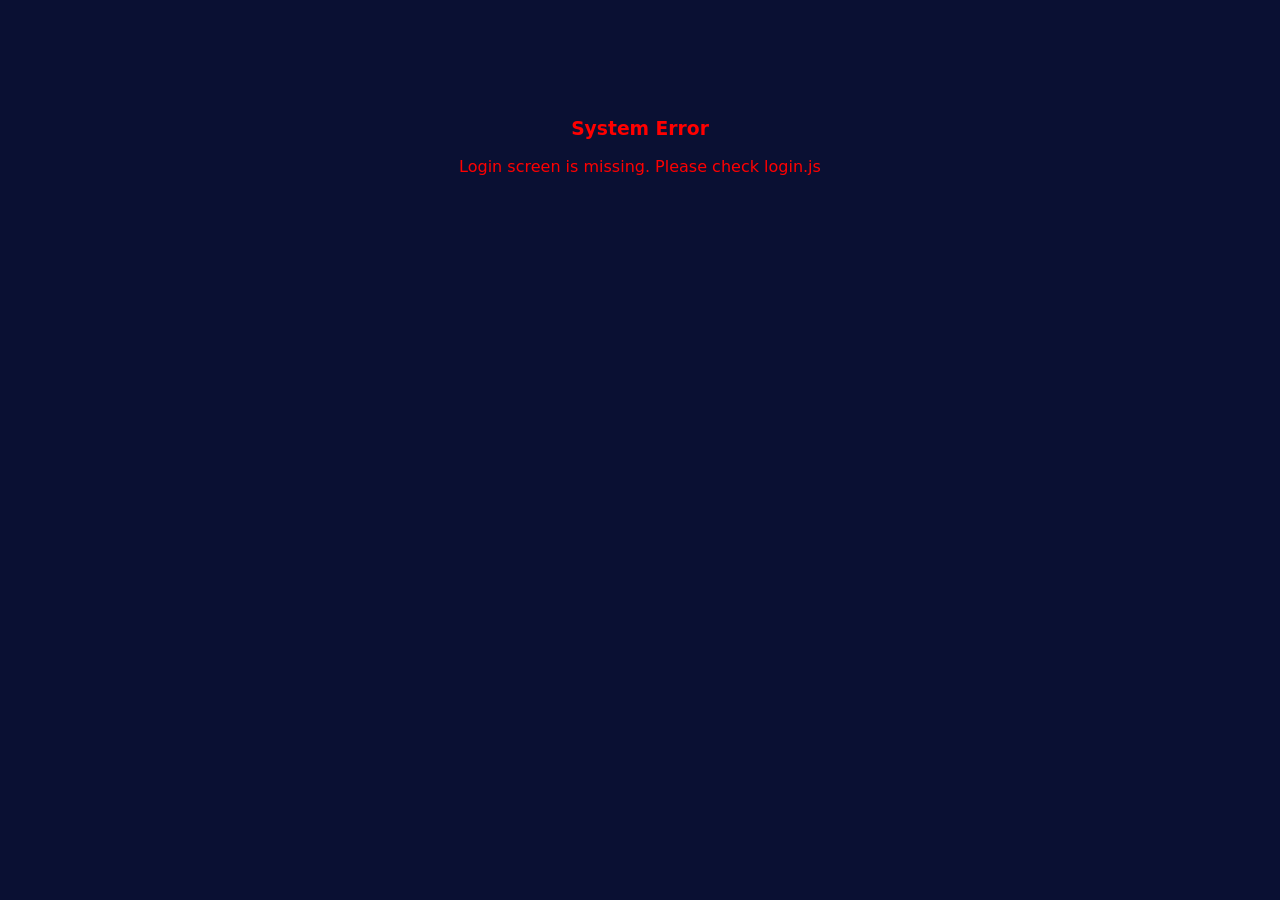
==== index.html @ bbd3eefb "Add files via upload" ====
<!DOCTYPE html>
<html lang="ar" dir="rtl" id="app-html">
<head>
    <meta charset="UTF-8">
    <meta name="viewport" content="width=device-width, initial-scale=1.0, maximum-scale=1.0, user-scalable=no">
    <meta name="theme-color" content="#0a1033">

    <!-- وسوم إجبار متصفح الـ APK على عدم تخزين أي نسخة قديمة -->
    <meta http-equiv="Cache-Control" content="no-cache, no-store, must-revalidate">
    <meta http-equiv="Pragma" content="no-cache">
    <meta http-equiv="Expires" content="0">

    <title>ZELO FC Mobile</title>

    <!-- Supabase JS Client v2 -->
    <script src="https://cdn.jsdelivr.net/npm/@supabase/supabase-js@2"></script>

    <script>
        (function() {
            var savedLang = localStorage.getItem('app_lang') ||
                            localStorage.getItem('lang') ||
                            localStorage.getItem('language') ||
                            'ar';

            var isAr = savedLang.startsWith('ar');
            document.documentElement.lang = isAr ? 'ar' : 'en';
            document.documentElement.dir = isAr ? 'rtl' : 'ltr';

            var localUserId = localStorage.getItem('zelo_user_id');
            if (!localUserId) {
                localUserId = Math.floor(100000000 + Math.random() * 900000000).toString();
                localStorage.setItem('zelo_user_id', localUserId);
            }

            window.userState = window.userState || {
                userId: localUserId,
                points: 0,
                lang: savedLang,
                walletConnected: false,
                walletAddress: ''
            };
        })();
    </script>

    <style>
        :root {
            --bg-dark: #0a1033;
            --bg-card: rgba(17, 26, 74, 0.6);
            --text-main: #f8fafc;
            --text-muted: #9aa6d6;
            --accent-purple: #2c4bb5;
            --accent-red: #14206b;
            --accent-gold: #f5c35a;
            --glass-border: rgba(245, 195, 90, 0.12);
        }

        button,
        input[type="button"],
        input[type="submit"] {
            -webkit-appearance: none !important;
            -moz-appearance: none !important;
            appearance: none !important;
            background-color: transparent;
            border: none;
            outline: none;
            font-family: inherit;
            -webkit-tap-highlight-color: transparent;
        }

        body {
            margin: 0;
            padding: 0;
            box-sizing: border-box;
            font-family: 'Segoe UI', system-ui, -apple-system, sans-serif;
            background-color: var(--bg-dark);
            color: var(--text-main);
            user-select: none;
            -webkit-user-select: none;
            -webkit-tap-highlight-color: transparent;
            overflow-x: hidden;
        }

        ::-webkit-scrollbar { display: none; }

        .container {
            margin-top: calc(64px + var(--zelo-ad-h, 0px) + env(safe-area-inset-top, 0px));
            margin-bottom: calc(var(--zelo-nav-h, 64px) + 16px + env(safe-area-inset-bottom, 0px));
            padding: 15px;
            min-height: calc(100vh - 200px);
            animation: fadeUp 0.6s ease-out forwards;
        }

        .top-bar {
            position: fixed;
            top: 0;
            left: 0;
            right: 0;
            height: calc(60px + env(safe-area-inset-top, 0px));
            box-sizing: border-box;
            display: flex;
            flex-wrap: nowrap;
            align-content: center;
            justify-content: space-between;
            align-items: center;
            column-gap: 10px;
            row-gap: 6px;
            direction: ltr; /* ثبات الترتيب: بطاقة سولانا يسار، الأيقونة الشخصية يمين */
            background: rgba(10, 16, 51, 0.92);
            backdrop-filter: blur(15px);
            -webkit-backdrop-filter: blur(15px);
            padding: env(safe-area-inset-top, 0px) 14px 0;
            border-radius: 0 0 18px 18px;
            border: 1px solid rgba(245, 195, 90, 0.3);
            border-top: none;
            box-shadow: 0 5px 25px rgba(44, 75, 181, 0.25);
            z-index: 1000;
        }

        /* مساحة الإعلان داخل البطاقة العلوية (البانر الفعلي يظهر فوقها من ads.js) */
        .top-ad-slot {
            flex: 0 0 calc(100% + 30px);
            margin: 0 -15px;
            height: 60px;
            display: flex;
            align-items: center;
            justify-content: center;
            background: rgba(255, 255, 255, 0.03);
            color: #555566;
            font-size: 0.7rem;
        }

        /* زر الرجوع الموحّد (مربع مدوّر بسهم ذهبي) */
        .zelo-back {
            width: 40px; height: 40px; flex: none; border-radius: 12px; cursor: pointer; padding: 0;
            border: 1px solid rgba(245,195,90,.35); background: rgba(44,75,181,.2); color: #f5c35a;
            font-size: 20px; line-height: 1; font-family: inherit;
            display: inline-flex; align-items: center; justify-content: center;
        }
        .zelo-back:active { transform: scale(.94); }

        /* شريط الإعلان السفلي (البانر الفعلي يظهر فوقه من ads.js) */
        .bottom-ad-slot {
            position: fixed; left: 0; right: 0;
            top: calc(60px + env(safe-area-inset-top, 0px) + 8px);
            height: 72px; box-sizing: border-box; display: none;
            flex-direction: column-reverse; align-items: center; justify-content: flex-end;
            background: #0a1033; border-bottom: 1px solid rgba(255,255,255,0.06); z-index: 999;
        }
        .bottom-ad-slot .ad-sub {
            height: 22px; line-height: 22px; font-size: 0.7rem; font-weight: 800; color: #f5c35a; cursor: pointer;
        }
        .bottom-ad-slot .ad-box { height: 50px; width: 100%; }

        /* بطاقة سعر سولانا داخل الشريط العلوي */
        .sol-card {
            flex: 1;
            min-width: 0;
            height: 54px;
            display: flex;
            align-items: center;
            gap: 10px;
            direction: ltr; /* شعار + (الاسم والسعر) يسار، ZELO يمين */
        }
        .sol-logo {
            width: 38px; height: 38px; border-radius: 12px;
            background: rgba(153, 69, 255, 0.18);
            border: 1px solid rgba(153, 69, 255, 0.45);
            display: flex; align-items: center; justify-content: center;
            flex-shrink: 0;
        }
        .sol-logo i {
            display: block; width: 18px; height: 4px; border-radius: 2px;
            background: linear-gradient(90deg, #9945FF, #14F195);
            margin: 2px 0;
        }
        .sol-logo-bars { display: flex; flex-direction: column; align-items: center; }
        .sol-logo-bars i:nth-child(1) { transform: skewX(-20deg); }
        .sol-logo-bars i:nth-child(2) { transform: skewX(20deg); }
        .sol-logo-bars i:nth-child(3) { transform: skewX(-20deg); }
        .sol-info { display: flex; flex-direction: column; line-height: 1.25; min-width: 0; text-align: left; }
        .sol-name { font-size: 0.95rem; font-weight: 900; color: #fff; }
        .sol-sub { font-size: 0.7rem; color: var(--text-muted); }

        /* السعر صار تحت SOL / USD (مكان ZELO القديم) */
        .sol-price {
            font-size: 0.78rem; font-weight: 900;
            color: #14F195;
            direction: ltr; text-align: left;
            font-variant-numeric: tabular-nums;
            white-space: nowrap;
            transition: color 0.3s;
        }
        .sol-price.down { color: #ff4d4d; }

        /* ZELO صار في الطرف الأيمن بالحجم الكبير (مكان السعر القديم) */
        .sol-points {
            margin-left: auto;
            display: flex; align-items: center; gap: 5px;
            font-size: 1.15rem; font-weight: 900; color: #f5c35a;
            direction: ltr;
            font-variant-numeric: tabular-nums;
            white-space: nowrap;
        }
        .sol-points small { font-size: 0.72rem; font-weight: 900; }


        /* ===== المحفظة (بدل بطاقة سولانا) + زر الترتيب الدائري ===== */
        .menu-btn {
            width: 44px; height: 44px; border-radius: 14px; flex-shrink: 0;
            background: rgba(44, 75, 181, 0.22); border: 1px solid rgba(245, 195, 90, 0.35);
            display: flex; align-items: center; justify-content: center; cursor: pointer;
            transition: transform 0.2s;
        }
        .menu-btn:active { transform: scale(0.92); }
        .menu-btn svg { width: 22px; height: 22px; stroke: #f5c35a; stroke-width: 2.2; fill: none; stroke-linecap: round; }
        .wallet-card {
            flex: 1; min-width: 0; height: 44px; display: flex; align-items: center; gap: 10px;
            direction: ltr;
        }
        .wallet-bal {
            flex: 1; min-width: 0; display: flex; align-items: center; justify-content: center; gap: 8px;
            font-weight: 900; color: #f5c35a; direction: ltr; white-space: nowrap;
            font-variant-numeric: tabular-nums; font-size: 1.45rem;
        }
        .wallet-coin { width: 30px; height: 30px; object-fit: contain; flex-shrink: 0; display: block; }
        .wallet-bal small { font-size: 0.9rem; font-weight: 900; }
        .rank-btn {
            position: relative; width: 44px; height: 44px; border-radius: 50%; flex-shrink: 0;
            border: 2px solid #f5c35a; padding: 0; cursor: pointer; overflow: hidden;
            background: radial-gradient(circle at 30% 25%, #2c4bb5, #0a1033);
            box-shadow: 0 0 14px rgba(245, 195, 90, 0.45); color: #fff;
            display: flex; align-items: center; justify-content: center;
            transition: transform 0.2s;
        }
        .rank-btn:active { transform: scale(0.92); }
        .rank-btn img { position: absolute; inset: 7px; width: calc(100% - 14px); height: calc(100% - 14px); object-fit: contain; opacity: 0.35; }
        .rank-btn .rank-num { position: relative; font-size: 1.1rem; font-weight: 900; text-shadow: 0 2px 6px #000, 0 0 10px rgba(0,0,0,.8); font-variant-numeric: tabular-nums; }
        .rank-btn .rank-num.small { font-size: 0.9rem; }

        .profile-header-btn {
            width: 40px;
            height: 40px;
            border-radius: 50%;
            background: linear-gradient(135deg, #2c4bb5, #f5c35a);
            display: flex;
            align-items: center;
            justify-content: center;
            font-size: 1.1rem;
            cursor: pointer;
            box-shadow: 0 3px 10px rgba(44, 75, 181, 0.4);
            transition: transform 0.2s;
            overflow: hidden;
            flex-shrink: 0;
        }
        .profile-header-btn:active {
            transform: scale(0.92);
        }

        /* ===== الشريط السفلي (أسلوب X) ===== */
        .bottom-nav {
            position: fixed;
            bottom: 0;
            left: 0;
            right: 0;
            width: 100%;
            height: calc(64px + env(safe-area-inset-bottom, 0px));
            padding-bottom: env(safe-area-inset-bottom, 0px);
            box-sizing: border-box;
            background: #0a1033;
            border-top: 1px solid rgba(245, 195, 90, 0.18);
            display: flex;
            justify-content: space-around;
            align-items: stretch;
            z-index: 1000;
        }

        .nav-item {
            position: relative;
            flex: 1;
            height: 64px;
            gap: 3px;
            background: none; border: none; outline: none; padding: 0; cursor: pointer;
            display: flex; flex-direction: column; justify-content: center; align-items: center;
            color: #9aa6d6;
            transition: color 0.15s ease;
        }
        .nav-item:active .icon-wrapper { transform: scale(0.88); }

        .icon-wrapper {
            display: flex; align-items: center; justify-content: center;
            transition: transform 0.15s ease;
        }
        .icon-wrapper svg {
            width: 24px; height: 24px;
            fill: none; stroke: currentColor; stroke-width: 1.9;
            stroke-linecap: round; stroke-linejoin: round;
        }

        .nav-text { display: block; font-size: 0.68rem; font-weight: 700; line-height: 1; white-space: nowrap; }
        .nav-item.active .nav-text { font-weight: 900; }

        /* العدّاد الأزرق */
        .nav-badge {
            position: absolute; top: 6px; inset-inline-start: calc(50% + 4px);
            min-width: 18px; height: 18px; padding: 0 4px; box-sizing: border-box;
            border-radius: 9px; background: #2c4bb5; color: #fff;
            border: 2px solid #0a1033;
            font-size: 0.62rem; font-weight: 900; line-height: 14px; text-align: center;
        }

        /* النشط: أبيض ومملوء */
        .nav-item.active { color: #fff; }
        .nav-item.active .icon-wrapper svg { stroke-width: 2.2; }
        .nav-item.active .icon-wrapper svg .f { fill: currentColor; }
        .nav-item.active .icon-wrapper svg .d { stroke: #0a1033; }
        .nav-item.active .icon-wrapper svg .dp { fill: #0a1033; stroke: #0a1033; }

        .btn-action {
            position: relative; width: 100%;
            background: linear-gradient(270deg, var(--accent-purple), var(--accent-red), var(--accent-gold), var(--accent-red), var(--accent-purple));
            background-size: 400% 400%; animation: gradientMove 3s ease infinite, pulseShadow 2s infinite alternate;
            color: #fff; border: none; padding: 16px; border-radius: 14px; font-weight: 900; font-size: 1.1rem;
            cursor: pointer; margin-top: 10px; transition: transform 0.2s; text-shadow: 0 2px 4px rgba(0,0,0,0.3);
            overflow: hidden; z-index: 1;
        }

        @keyframes fadeUp { from { opacity: 0; transform: translateY(20px); } to { opacity: 1; transform: translateY(0); } }
        @keyframes gradientMove { 0% { background-position: 0% 50%; } 50% { background-position: 100% 50%; } 100% { background-position: 0% 50%; } }
        @keyframes pulseShadow { 0% { box-shadow: 0 0 10px rgba(44, 75, 181, 0.4); } 100% { box-shadow: 0 0 25px rgba(245, 195, 90, 0.6); } }
        @keyframes floatIcon { 0% { transform: translateY(0px) scale(1.1); } 50% { transform: translateY(-5px) scale(1.15); } 100% { transform: translateY(0px) scale(1.1); } }
        @keyframes pulseGlowIcon { 0% { filter: drop-shadow(0 0 5px var(--accent-purple)); } 50% { filter: drop-shadow(0 0 15px var(--accent-red)); } 100% { filter: drop-shadow(0 0 8px var(--accent-gold)); } }
    </style>
</head>
<body>

    <!-- الهيدر العلوي: رصيد ZELO + زر القائمة + دائرة الترتيب (تفتح لوحة الصدارة) -->
    <header class="top-bar" id="top-bar" style="display: none;">
        <div class="wallet-card" id="top-wallet-card">
            <div class="menu-btn" id="menu-header-btn" role="button" aria-label="القائمة" title="القائمة" onclick="window.openSideDrawer && window.openSideDrawer()">
                <svg viewBox="0 0 24 24"><path d="M4 7h16M4 12h16M4 17h16"/></svg>
            </div>
            <div class="wallet-bal">
                <img class="wallet-coin" src="zelo-coin.png" alt="" onerror="if(!this.dataset.f){this.dataset.f=1;this.src='https://raw.githubusercontent.com/zelospor-f/zelo-/main/zelo-coin.png';}else{this.style.display='none';}">
                <span id="top-points">0</span>
                <small>كورة</small>
            </div>
        </div>

        <button class="rank-btn" id="rank-btn" aria-label="لوحة الصدارة" title="لوحة الصدارة" onclick="window.showPage && window.showPage('leaderboard')">
            <img id="rank-club-logo" alt="" style="display:none" onerror="this.style.display='none'">
            <span class="rank-num" id="rank-num">🏆</span>
        </button>


        <!-- عناصر مخفية يستخدمها باقي الكود (حتى لا تحدث أخطاء) -->
        <div id="club" style="display:none;"></div>
        <div id="points" style="display:none;"></div>
    </header>

    <main class="container" id="main-content">
        <!-- حاوية فارغة (بدون نص أو كرة) يحتفظ بها الكود لمعالجة الأخطاء -->
        <div id="app-loading"></div>
    </main>

    <!-- Bottom Navigation: الرئيسية | المباريات | الرادار | الإشعارات | الرسائل (الترتيب انتقل إلى القائمة الجانبية) -->
    <div class="bottom-ad-slot" id="bottom-ad-slot" dir="rtl">
        <div class="ad-sub" id="ad-sub-link" onclick="window.openSubscriptions && window.openSubscriptions()">اشترك لإزالة الإعلانات</div>
        <div class="ad-box"></div>
    </div>

    <nav class="bottom-nav" id="bottom-nav" style="display: none;">
        <button class="nav-item active" aria-label="Home" onclick="showPage('home')">
            <span class="icon icon-wrapper"><svg viewBox="0 0 24 24"><path class="f" d="M3 10.5 12 3l9 7.5V20a1 1 0 0 1-1 1h-5v-6h-6v6H4a1 1 0 0 1-1-1z"/></svg></span>
            <span class="nav-text" data-i18n="navHome">الرئيسية</span>
        </button>
        <button class="nav-item" aria-label="Matches" onclick="showPage('matches')">
            <span class="icon icon-wrapper"><svg viewBox="0 0 24 24"><circle class="f" cx="12" cy="12" r="9"/><path class="dp" d="M12 8.2l3.2 2.3-1.2 3.7h-4l-1.2-3.7z"/><path class="d" d="M12 8.2V3.2M15.2 10.5l4.6-1.5M14 14.2l2.8 3.9M10 14.2l-2.8 3.9M8.8 10.5 4.2 9"/></svg></span>
            <span class="nav-text" data-i18n="navMatches">المباريات</span>
        </button>
        <button class="nav-item" id="nav-radar" aria-label="Fan Pulse Radar" onclick="window.openFanRadar && window.openFanRadar()">
            <span class="icon icon-wrapper"><svg viewBox="0 0 24 24"><circle class="f" cx="12" cy="12" r="9"/><circle class="d" cx="12" cy="12" r="5.2" fill="none"/><circle class="dp" cx="12" cy="12" r="1.6"/><path class="d" d="M12 12l5.5-5.5"/></svg></span>
            <span class="nav-text" data-i18n="navRadar">الرادار</span>
        </button>
        <button class="nav-item" id="nav-messages" aria-label="Messages" onclick="showPage('messages')">
            <span class="icon icon-wrapper"><svg viewBox="0 0 24 24"><rect class="f" x="3" y="5" width="18" height="14" rx="2.5"/><path class="d" d="m3.8 7.2 8.2 6.3 8.2-6.3"/></svg></span>
            <span class="nav-badge" id="msg-badge" style="display:none;">0</span>
            <span class="nav-text" data-i18n="navMessages">الرسائل</span>
        </button>
        <button class="nav-item" id="nav-profile" aria-label="Profile" onclick="showPage('profile')">
            <span class="icon icon-wrapper"><svg viewBox="0 0 24 24"><circle class="f" cx="12" cy="8" r="3.6"/><path class="f" d="M4.5 20c.6-4 3.6-6 7.5-6s6.9 2 7.5 6z"/></svg></span>
            <span class="nav-text" data-i18n="navProfile">الملف الشخصي</span>
        </button>
    </nav>


    <script>
        window.addEventListener('error', function(e) {
            console.error("Global Error Caught Mobile:", e);
            const container = document.getElementById('main-content');
            if (container && container.querySelector('#app-loading')) {
                container.innerHTML = `
                    <div style="text-align:center; padding: 30px; color: #ff4d4d;">
                        <h3>⚠️ حدث خطأ أثناء تحميل التطبيق</h3>
                        <p id="app-err-msg" style="font-size: 0.85rem; color: #aaa;"></p>
                        <button onclick="location.reload()" class="btn-action" style="margin-top:15px; width: auto; padding: 10px 20px;">إعادة التحميل</button>
                    </div>
                `;
                var msgEl = document.getElementById('app-err-msg');
                if (msgEl) msgEl.textContent = e.message || 'خطأ غير معروف';
            }
        });
    </script>

    <!-- تم حذف سعر سولانا؛ الدالة تبقى فارغة حتى لا تتعطل ملفات تستدعيها -->
    <script>window.updateTopSolPrice = function() {};</script>

    <!-- دائرة الترتيب: رقم مركز ناديك + شعاره، والنقر يفتح لوحة الصدارة -->
    <script>
        (function() {
            function allClubs() {
                var a = [];
                if (typeof allWorldCupCountriesClubs !== 'undefined') {
                    Object.values(allWorldCupCountriesClubs).forEach(function(c) { a.push.apply(a, c); });
                }
                return a;
            }
            async function updateRankBadge() {
                var numEl = document.getElementById('rank-num');
                var logoEl = document.getElementById('rank-club-logo');
                var c = (typeof supabaseClient !== 'undefined' && supabaseClient) ? supabaseClient : null;
                var uid = window.userState && window.userState.userId ? String(window.userState.userId) : '';
                if (!numEl || !c || !uid) return;
                try {
                    var r = await c.from('club_fans_rankings').select('user_id, club_id, total_fan_points');
                    var rows = (r && r.data) || [];
                    var pts = {}, cnt = {}, myClub = null;
                    rows.forEach(function(f) {
                        pts[f.club_id] = (pts[f.club_id] || 0) + (f.total_fan_points || 0);
                        cnt[f.club_id] = (cnt[f.club_id] || 0) + 1;
                        if (String(f.user_id) === uid) myClub = f.club_id;
                    });
                    if (!myClub) return;
                    // نفس ترتيب لوحة الصدارة: الأندية التي لها مشجعون فقط
                    var list = allClubs().filter(function(cl) { return (cnt[cl.id] || 0) > 0; })
                        .map(function(cl) { return { cl: cl, p: pts[cl.id] || 0, n: cnt[cl.id] || 0 }; })
                        .sort(function(a, b) { return (b.p - a.p) || (b.n - a.n); });
                    var idx = list.findIndex(function(x) { return x.cl.id === myClub; });
                    if (idx < 0) return;
                    numEl.textContent = String(idx + 1);
                    numEl.classList.toggle('small', idx + 1 > 99);
                    if (list[idx].cl.logo) { logoEl.src = list[idx].cl.logo; logoEl.style.display = ''; }
                } catch (e) {}
            }
            window.updateRankBadge = updateRankBadge;
            setTimeout(updateRankBadge, 3500);
            setInterval(updateRankBadge, 90000);
        })();
    </script>

    <!-- تحميل رصيد ZELO من جدول المستخدمين إلى الشريط العلوي -->
    <script>
        (function() {
            function loadZeloBalance() {
                var uid = window.userState && window.userState.userId;
                if (!uid || typeof supabaseClient === 'undefined' || !supabaseClient) return;
                supabaseClient.from('users').select('points').eq('user_id', String(uid)).maybeSingle()
                    .then(function(r) {
                        if (r && r.data) window.userState.points = Number(r.data.points) || 0;
                    })
                    .catch(function() {});
            }
            window.loadZeloBalance = loadZeloBalance;
            setTimeout(loadZeloBalance, 3000);
            setInterval(loadZeloBalance, 30000);
        })();
    </script>

    <!-- نقاط اللاعب في الشريط العلوي (تتحدث تلقائيًا من userState.points) -->
    <script>
        (function() {
            function updateTopPoints() {
                var el = document.getElementById('top-points');
                if (!el) return;
                var pts = (window.userState && Number(window.userState.points)) || 0;
                el.textContent = pts.toLocaleString('en-US');
            }
            window.updateTopPoints = updateTopPoints;
            updateTopPoints();
            setInterval(updateTopPoints, 1000);
        })();
    </script>

    <!-- عدّاد الرسائل غير المقروءة على أيقونة الرسائل -->
    <script>
        (function() {
            async function updateMsgBadge() {
                var el = document.getElementById('msg-badge');
                var c = (typeof supabaseClient !== 'undefined' && supabaseClient) ? supabaseClient : null;
                var uid = window.userState && window.userState.userId ? String(window.userState.userId) : '';
                if (!el || !c || !uid) return;
                try {
                    var r = await c.from('dm_messages').select('id', { count: 'exact', head: true })
                        .eq('receiver_id', uid).is('read_at', null);
                    window.__zMsgUnread = (r && r.count) || 0;
                    window.updateNavBadge();
                } catch (e) {}
            }
            // العدّاد الواحد على زر الرسائل = رسائل غير مقروءة + إشعارات غير مقروءة
            window.updateNavBadge = function () {
                var b = document.getElementById('msg-badge');
                if (!b) return;
                var n = (window.__zMsgUnread || 0) + (window.__zNotifUnread || 0);
                b.textContent = n > 99 ? '99+' : String(n);
                b.style.display = n > 0 ? '' : 'none';
            };
            window.updateMsgBadge = updateMsgBadge;
            setInterval(updateMsgBadge, 15000);
            setTimeout(updateMsgBadge, 4000);
        })();
    </script>

    <script>
        // زر رجوع موحّد تستخدمه كل الشاشات: window.zeloBackBtn("window.closeX()", isArabic)
        window.zeloBackBtn = function (onclick, ar, extra) {
            if (ar === undefined) ar = ((window.userState && window.userState.lang) || 'ar').startsWith('ar');
            return '<button class="zelo-back' + (extra ? ' ' + extra : '') + '" onclick="' + String(onclick).replace(/"/g, '&quot;') + '" aria-label="' + (ar ? 'رجوع' : 'Back') + '">' + (ar ? '›' : '‹') + '</button>';
        };
    </script>

    <!-- تحميل جميع الملفات ديناميكياً برقم وقت فريد يمنع الـ APK من حفظ القديم -->
    <script>
        (function() {
            var timeStamp = '?v=' + new Date().getTime();
            var scriptFiles = [
                'env.js',
                'clubsData.js',
                'data.js',
                'countries.js',
                'i18n-helpers.js',
                'ranking.js',
                'auth.js',
                'referrals.js',
                'login.js',
                'weekly_match_rankings.js',
                'badges.js',
                'share-card.js',
                'matches.js',
                'leagues.js',
                'admin-reports.js',
                'home.js',
                'boost.js',
                'support.js',
                'profile/profile-base.js',
                'profile/profile-main.js',
                'settings.js',
                'nft-market.js',
                'leaderboard.js',
                'radar.js',
                'premium.js',
                'rooms.js',
                'messages.js',
                'notifications.js',
                'ads.js',
                'google-verify.js',
                'store.js',
                'wallet-withdraw.js',
                'side-drawer.js',
                'app.js'
            ];

            scriptFiles.forEach(function(file) {
                var scriptElement = document.createElement('script');
                scriptElement.src = file + timeStamp;
                scriptElement.async = false;
                document.body.appendChild(scriptElement);
            });
        })();
    </script>

</body>
</html>
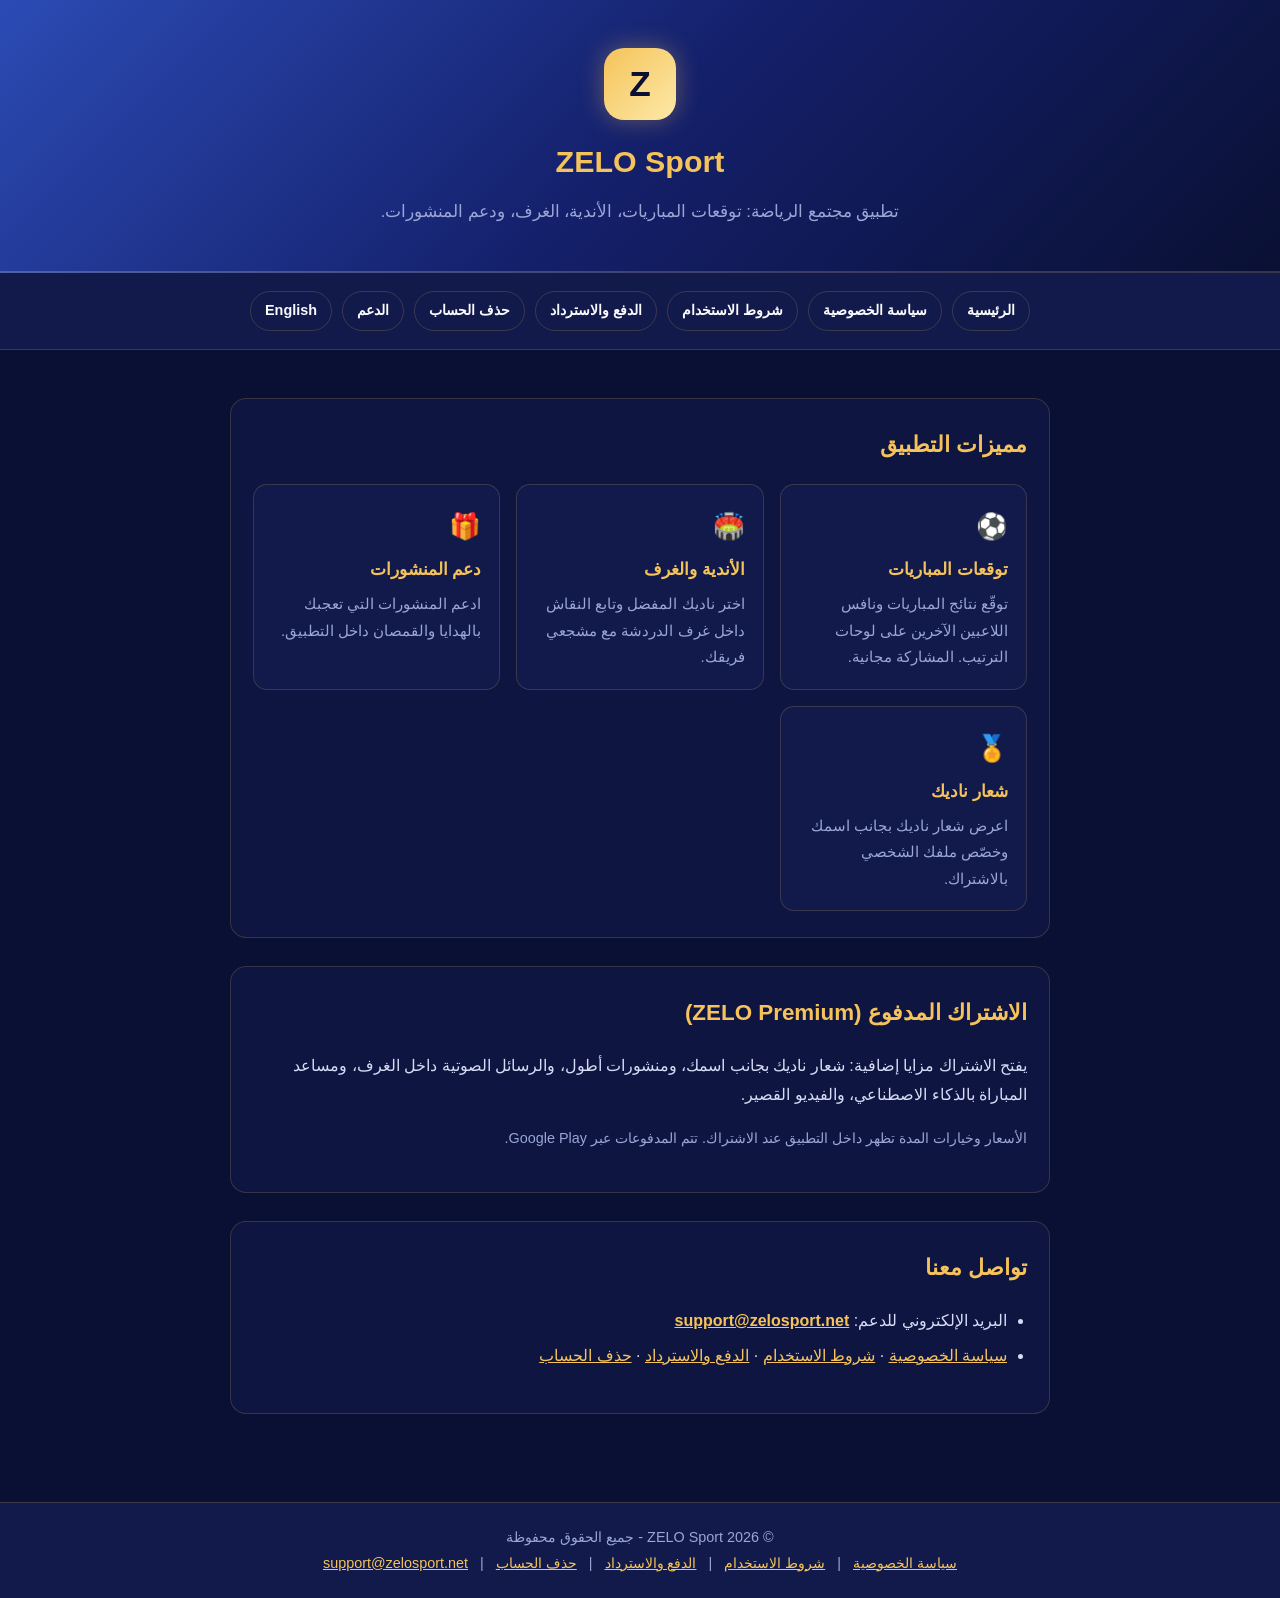
==== commit 2991f181: "Add files via upload" ====
--- a/index.html
+++ b/index.html
@@ -1,581 +1,61 @@
 <!DOCTYPE html>
-<html lang="ar" dir="rtl" id="app-html">
+<html lang="ar" dir="rtl">
 <head>
-    <meta charset="UTF-8">
-    <meta name="viewport" content="width=device-width, initial-scale=1.0, maximum-scale=1.0, user-scalable=no">
-    <meta name="theme-color" content="#0a1033">
-
-    <!-- وسوم إجبار متصفح الـ APK على عدم تخزين أي نسخة قديمة -->
-    <meta http-equiv="Cache-Control" content="no-cache, no-store, must-revalidate">
-    <meta http-equiv="Pragma" content="no-cache">
-    <meta http-equiv="Expires" content="0">
-
-    <title>ZELO FC Mobile</title>
-
-    <!-- Supabase JS Client v2 -->
-    <script src="https://cdn.jsdelivr.net/npm/@supabase/supabase-js@2"></script>
-
-    <script>
-        (function() {
-            var savedLang = localStorage.getItem('app_lang') ||
-                            localStorage.getItem('lang') ||
-                            localStorage.getItem('language') ||
-                            'ar';
-
-            var isAr = savedLang.startsWith('ar');
-            document.documentElement.lang = isAr ? 'ar' : 'en';
-            document.documentElement.dir = isAr ? 'rtl' : 'ltr';
-
-            var localUserId = localStorage.getItem('zelo_user_id');
-            if (!localUserId) {
-                localUserId = Math.floor(100000000 + Math.random() * 900000000).toString();
-                localStorage.setItem('zelo_user_id', localUserId);
-            }
-
-            window.userState = window.userState || {
-                userId: localUserId,
-                points: 0,
-                lang: savedLang,
-                walletConnected: false,
-                walletAddress: ''
-            };
-        })();
-    </script>
-
-    <style>
-        :root {
-            --bg-dark: #0a1033;
-            --bg-card: rgba(17, 26, 74, 0.6);
-            --text-main: #f8fafc;
-            --text-muted: #9aa6d6;
-            --accent-purple: #2c4bb5;
-            --accent-red: #14206b;
-            --accent-gold: #f5c35a;
-            --glass-border: rgba(245, 195, 90, 0.12);
-        }
-
-        button,
-        input[type="button"],
-        input[type="submit"] {
-            -webkit-appearance: none !important;
-            -moz-appearance: none !important;
-            appearance: none !important;
-            background-color: transparent;
-            border: none;
-            outline: none;
-            font-family: inherit;
-            -webkit-tap-highlight-color: transparent;
-        }
-
-        body {
-            margin: 0;
-            padding: 0;
-            box-sizing: border-box;
-            font-family: 'Segoe UI', system-ui, -apple-system, sans-serif;
-            background-color: var(--bg-dark);
-            color: var(--text-main);
-            user-select: none;
-            -webkit-user-select: none;
-            -webkit-tap-highlight-color: transparent;
-            overflow-x: hidden;
-        }
-
-        ::-webkit-scrollbar { display: none; }
-
-        .container {
-            margin-top: calc(64px + var(--zelo-ad-h, 0px) + env(safe-area-inset-top, 0px));
-            margin-bottom: calc(var(--zelo-nav-h, 64px) + 16px + env(safe-area-inset-bottom, 0px));
-            padding: 15px;
-            min-height: calc(100vh - 200px);
-            animation: fadeUp 0.6s ease-out forwards;
-        }
-
-        .top-bar {
-            position: fixed;
-            top: 0;
-            left: 0;
-            right: 0;
-            height: calc(60px + env(safe-area-inset-top, 0px));
-            box-sizing: border-box;
-            display: flex;
-            flex-wrap: nowrap;
-            align-content: center;
-            justify-content: space-between;
-            align-items: center;
-            column-gap: 10px;
-            row-gap: 6px;
-            direction: ltr; /* ثبات الترتيب: بطاقة سولانا يسار، الأيقونة الشخصية يمين */
-            background: rgba(10, 16, 51, 0.92);
-            backdrop-filter: blur(15px);
-            -webkit-backdrop-filter: blur(15px);
-            padding: env(safe-area-inset-top, 0px) 14px 0;
-            border-radius: 0 0 18px 18px;
-            border: 1px solid rgba(245, 195, 90, 0.3);
-            border-top: none;
-            box-shadow: 0 5px 25px rgba(44, 75, 181, 0.25);
-            z-index: 1000;
-        }
-
-        /* مساحة الإعلان داخل البطاقة العلوية (البانر الفعلي يظهر فوقها من ads.js) */
-        .top-ad-slot {
-            flex: 0 0 calc(100% + 30px);
-            margin: 0 -15px;
-            height: 60px;
-            display: flex;
-            align-items: center;
-            justify-content: center;
-            background: rgba(255, 255, 255, 0.03);
-            color: #555566;
-            font-size: 0.7rem;
-        }
-
-        /* زر الرجوع الموحّد (مربع مدوّر بسهم ذهبي) */
-        .zelo-back {
-            width: 40px; height: 40px; flex: none; border-radius: 12px; cursor: pointer; padding: 0;
-            border: 1px solid rgba(245,195,90,.35); background: rgba(44,75,181,.2); color: #f5c35a;
-            font-size: 20px; line-height: 1; font-family: inherit;
-            display: inline-flex; align-items: center; justify-content: center;
-        }
-        .zelo-back:active { transform: scale(.94); }
-
-        /* شريط الإعلان السفلي (البانر الفعلي يظهر فوقه من ads.js) */
-        .bottom-ad-slot {
-            position: fixed; left: 0; right: 0;
-            top: calc(60px + env(safe-area-inset-top, 0px) + 8px);
-            height: 72px; box-sizing: border-box; display: none;
-            flex-direction: column-reverse; align-items: center; justify-content: flex-end;
-            background: #0a1033; border-bottom: 1px solid rgba(255,255,255,0.06); z-index: 999;
-        }
-        .bottom-ad-slot .ad-sub {
-            height: 22px; line-height: 22px; font-size: 0.7rem; font-weight: 800; color: #f5c35a; cursor: pointer;
-        }
-        .bottom-ad-slot .ad-box { height: 50px; width: 100%; }
-
-        /* بطاقة سعر سولانا داخل الشريط العلوي */
-        .sol-card {
-            flex: 1;
-            min-width: 0;
-            height: 54px;
-            display: flex;
-            align-items: center;
-            gap: 10px;
-            direction: ltr; /* شعار + (الاسم والسعر) يسار، ZELO يمين */
-        }
-        .sol-logo {
-            width: 38px; height: 38px; border-radius: 12px;
-            background: rgba(153, 69, 255, 0.18);
-            border: 1px solid rgba(153, 69, 255, 0.45);
-            display: flex; align-items: center; justify-content: center;
-            flex-shrink: 0;
-        }
-        .sol-logo i {
-            display: block; width: 18px; height: 4px; border-radius: 2px;
-            background: linear-gradient(90deg, #9945FF, #14F195);
-            margin: 2px 0;
-        }
-        .sol-logo-bars { display: flex; flex-direction: column; align-items: center; }
-        .sol-logo-bars i:nth-child(1) { transform: skewX(-20deg); }
-        .sol-logo-bars i:nth-child(2) { transform: skewX(20deg); }
-        .sol-logo-bars i:nth-child(3) { transform: skewX(-20deg); }
-        .sol-info { display: flex; flex-direction: column; line-height: 1.25; min-width: 0; text-align: left; }
-        .sol-name { font-size: 0.95rem; font-weight: 900; color: #fff; }
-        .sol-sub { font-size: 0.7rem; color: var(--text-muted); }
-
-        /* السعر صار تحت SOL / USD (مكان ZELO القديم) */
-        .sol-price {
-            font-size: 0.78rem; font-weight: 900;
-            color: #14F195;
-            direction: ltr; text-align: left;
-            font-variant-numeric: tabular-nums;
-            white-space: nowrap;
-            transition: color 0.3s;
-        }
-        .sol-price.down { color: #ff4d4d; }
-
-        /* ZELO صار في الطرف الأيمن بالحجم الكبير (مكان السعر القديم) */
-        .sol-points {
-            margin-left: auto;
-            display: flex; align-items: center; gap: 5px;
-            font-size: 1.15rem; font-weight: 900; color: #f5c35a;
-            direction: ltr;
-            font-variant-numeric: tabular-nums;
-            white-space: nowrap;
-        }
-        .sol-points small { font-size: 0.72rem; font-weight: 900; }
-
-
-        /* ===== المحفظة (بدل بطاقة سولانا) + زر الترتيب الدائري ===== */
-        .menu-btn {
-            width: 44px; height: 44px; border-radius: 14px; flex-shrink: 0;
-            background: rgba(44, 75, 181, 0.22); border: 1px solid rgba(245, 195, 90, 0.35);
-            display: flex; align-items: center; justify-content: center; cursor: pointer;
-            transition: transform 0.2s;
-        }
-        .menu-btn:active { transform: scale(0.92); }
-        .menu-btn svg { width: 22px; height: 22px; stroke: #f5c35a; stroke-width: 2.2; fill: none; stroke-linecap: round; }
-        .wallet-card {
-            flex: 1; min-width: 0; height: 44px; display: flex; align-items: center; gap: 10px;
-            direction: ltr;
-        }
-        .wallet-bal {
-            flex: 1; min-width: 0; display: flex; align-items: center; justify-content: center; gap: 8px;
-            font-weight: 900; color: #f5c35a; direction: ltr; white-space: nowrap;
-            font-variant-numeric: tabular-nums; font-size: 1.45rem;
-        }
-        .wallet-coin { width: 30px; height: 30px; object-fit: contain; flex-shrink: 0; display: block; }
-        .wallet-bal small { font-size: 0.9rem; font-weight: 900; }
-        .rank-btn {
-            position: relative; width: 44px; height: 44px; border-radius: 50%; flex-shrink: 0;
-            border: 2px solid #f5c35a; padding: 0; cursor: pointer; overflow: hidden;
-            background: radial-gradient(circle at 30% 25%, #2c4bb5, #0a1033);
-            box-shadow: 0 0 14px rgba(245, 195, 90, 0.45); color: #fff;
-            display: flex; align-items: center; justify-content: center;
-            transition: transform 0.2s;
-        }
-        .rank-btn:active { transform: scale(0.92); }
-        .rank-btn img { position: absolute; inset: 7px; width: calc(100% - 14px); height: calc(100% - 14px); object-fit: contain; opacity: 0.35; }
-        .rank-btn .rank-num { position: relative; font-size: 1.1rem; font-weight: 900; text-shadow: 0 2px 6px #000, 0 0 10px rgba(0,0,0,.8); font-variant-numeric: tabular-nums; }
-        .rank-btn .rank-num.small { font-size: 0.9rem; }
-
-        .profile-header-btn {
-            width: 40px;
-            height: 40px;
-            border-radius: 50%;
-            background: linear-gradient(135deg, #2c4bb5, #f5c35a);
-            display: flex;
-            align-items: center;
-            justify-content: center;
-            font-size: 1.1rem;
-            cursor: pointer;
-            box-shadow: 0 3px 10px rgba(44, 75, 181, 0.4);
-            transition: transform 0.2s;
-            overflow: hidden;
-            flex-shrink: 0;
-        }
-        .profile-header-btn:active {
-            transform: scale(0.92);
-        }
-
-        /* ===== الشريط السفلي (أسلوب X) ===== */
-        .bottom-nav {
-            position: fixed;
-            bottom: 0;
-            left: 0;
-            right: 0;
-            width: 100%;
-            height: calc(64px + env(safe-area-inset-bottom, 0px));
-            padding-bottom: env(safe-area-inset-bottom, 0px);
-            box-sizing: border-box;
-            background: #0a1033;
-            border-top: 1px solid rgba(245, 195, 90, 0.18);
-            display: flex;
-            justify-content: space-around;
-            align-items: stretch;
-            z-index: 1000;
-        }
-
-        .nav-item {
-            position: relative;
-            flex: 1;
-            height: 64px;
-            gap: 3px;
-            background: none; border: none; outline: none; padding: 0; cursor: pointer;
-            display: flex; flex-direction: column; justify-content: center; align-items: center;
-            color: #9aa6d6;
-            transition: color 0.15s ease;
-        }
-        .nav-item:active .icon-wrapper { transform: scale(0.88); }
-
-        .icon-wrapper {
-            display: flex; align-items: center; justify-content: center;
-            transition: transform 0.15s ease;
-        }
-        .icon-wrapper svg {
-            width: 24px; height: 24px;
-            fill: none; stroke: currentColor; stroke-width: 1.9;
-            stroke-linecap: round; stroke-linejoin: round;
-        }
-
-        .nav-text { display: block; font-size: 0.68rem; font-weight: 700; line-height: 1; white-space: nowrap; }
-        .nav-item.active .nav-text { font-weight: 900; }
-
-        /* العدّاد الأزرق */
-        .nav-badge {
-            position: absolute; top: 6px; inset-inline-start: calc(50% + 4px);
-            min-width: 18px; height: 18px; padding: 0 4px; box-sizing: border-box;
-            border-radius: 9px; background: #2c4bb5; color: #fff;
-            border: 2px solid #0a1033;
-            font-size: 0.62rem; font-weight: 900; line-height: 14px; text-align: center;
-        }
-
-        /* النشط: أبيض ومملوء */
-        .nav-item.active { color: #fff; }
-        .nav-item.active .icon-wrapper svg { stroke-width: 2.2; }
-        .nav-item.active .icon-wrapper svg .f { fill: currentColor; }
-        .nav-item.active .icon-wrapper svg .d { stroke: #0a1033; }
-        .nav-item.active .icon-wrapper svg .dp { fill: #0a1033; stroke: #0a1033; }
-
-        .btn-action {
-            position: relative; width: 100%;
-            background: linear-gradient(270deg, var(--accent-purple), var(--accent-red), var(--accent-gold), var(--accent-red), var(--accent-purple));
-            background-size: 400% 400%; animation: gradientMove 3s ease infinite, pulseShadow 2s infinite alternate;
-            color: #fff; border: none; padding: 16px; border-radius: 14px; font-weight: 900; font-size: 1.1rem;
-            cursor: pointer; margin-top: 10px; transition: transform 0.2s; text-shadow: 0 2px 4px rgba(0,0,0,0.3);
-            overflow: hidden; z-index: 1;
-        }
-
-        @keyframes fadeUp { from { opacity: 0; transform: translateY(20px); } to { opacity: 1; transform: translateY(0); } }
-        @keyframes gradientMove { 0% { background-position: 0% 50%; } 50% { background-position: 100% 50%; } 100% { background-position: 0% 50%; } }
-        @keyframes pulseShadow { 0% { box-shadow: 0 0 10px rgba(44, 75, 181, 0.4); } 100% { box-shadow: 0 0 25px rgba(245, 195, 90, 0.6); } }
-        @keyframes floatIcon { 0% { transform: translateY(0px) scale(1.1); } 50% { transform: translateY(-5px) scale(1.15); } 100% { transform: translateY(0px) scale(1.1); } }
-        @keyframes pulseGlowIcon { 0% { filter: drop-shadow(0 0 5px var(--accent-purple)); } 50% { filter: drop-shadow(0 0 15px var(--accent-red)); } 100% { filter: drop-shadow(0 0 8px var(--accent-gold)); } }
-    </style>
+<meta charset="UTF-8">
+<meta name="viewport" content="width=device-width, initial-scale=1.0">
+<meta name="monetag" content="fd32c4043058c1253eafb8f09c22be37">
+<title>ZELO Sport - الصفحة الرسمية</title>
+<meta name="description" content="تطبيق مجتمع الرياضة: توقعات المباريات، الأندية، الغرف، ودعم المنشورات.">
+<link rel="stylesheet" href="style.css">
 </head>
 <body>
+<header>
+<div class="logo">Z</div>
+<h1>ZELO Sport</h1>
+<p>تطبيق مجتمع الرياضة: توقعات المباريات، الأندية، الغرف، ودعم المنشورات.</p>
+</header>
+<nav class="toc">
+<a href="/">الرئيسية</a>
+<a href="privacy.html">سياسة الخصوصية</a>
+<a href="terms.html">شروط الاستخدام</a>
+<a href="refunds.html">الدفع والاسترداد</a>
+<a href="delete-account.html">حذف الحساب</a>
+<a href="mailto:support@zelosport.net">الدعم</a>
+<a href="index-en.html">English</a>
+</nav>
 
-    <!-- الهيدر العلوي: رصيد ZELO + زر القائمة + دائرة الترتيب (تفتح لوحة الصدارة) -->
-    <header class="top-bar" id="top-bar" style="display: none;">
-        <div class="wallet-card" id="top-wallet-card">
-            <div class="menu-btn" id="menu-header-btn" role="button" aria-label="القائمة" title="القائمة" onclick="window.openSideDrawer && window.openSideDrawer()">
-                <svg viewBox="0 0 24 24"><path d="M4 7h16M4 12h16M4 17h16"/></svg>
-            </div>
-            <div class="wallet-bal">
-                <img class="wallet-coin" src="zelo-coin.png" alt="" onerror="if(!this.dataset.f){this.dataset.f=1;this.src='https://raw.githubusercontent.com/zelospor-f/zelo-/main/zelo-coin.png';}else{this.style.display='none';}">
-                <span id="top-points">0</span>
-                <small>كورة</small>
-            </div>
-        </div>
+<div class="container">
 
-        <button class="rank-btn" id="rank-btn" aria-label="لوحة الصدارة" title="لوحة الصدارة" onclick="window.showPage && window.showPage('leaderboard')">
-            <img id="rank-club-logo" alt="" style="display:none" onerror="this.style.display='none'">
-            <span class="rank-num" id="rank-num">🏆</span>
-        </button>
+<section id="features">
+<h2>مميزات التطبيق</h2>
+<div class="features">
+<div class="card"><div class="icon">⚽</div><h3>توقعات المباريات</h3><p>توقّع نتائج المباريات ونافس اللاعبين الآخرين على لوحات الترتيب. المشاركة مجانية.</p></div>
+<div class="card"><div class="icon">🏟️</div><h3>الأندية والغرف</h3><p>اختر ناديك المفضل وتابع النقاش داخل غرف الدردشة مع مشجعي فريقك.</p></div>
+<div class="card"><div class="icon">🎁</div><h3>دعم المنشورات</h3><p>ادعم المنشورات التي تعجبك بالهدايا والقمصان داخل التطبيق.</p></div>
+<div class="card"><div class="icon">🏅</div><h3>شعار ناديك</h3><p>اعرض شعار ناديك بجانب اسمك وخصّص ملفك الشخصي بالاشتراك.</p></div>
+</div>
+</section>
+<section id="premium">
+<h2>الاشتراك المدفوع (ZELO Premium)</h2>
+<p>يفتح الاشتراك مزايا إضافية: شعار ناديك بجانب اسمك، ومنشورات أطول، والرسائل الصوتية داخل الغرف، ومساعد المباراة بالذكاء الاصطناعي، والفيديو القصير.</p>
+<p class="muted">الأسعار وخيارات المدة تظهر داخل التطبيق عند الاشتراك. تتم المدفوعات عبر Google Play.</p>
+</section>
+<section id="contact">
+<h2>تواصل معنا</h2>
+<ul>
+<li>البريد الإلكتروني للدعم: <a href="mailto:support@zelosport.net"><strong>support@zelosport.net</strong></a></li>
+<li><a href="privacy.html">سياسة الخصوصية</a> · <a href="terms.html">شروط الاستخدام</a> · <a href="refunds.html">الدفع والاسترداد</a> · <a href="delete-account.html">حذف الحساب</a></li>
+</ul>
+</section>
 
-
-        <!-- عناصر مخفية يستخدمها باقي الكود (حتى لا تحدث أخطاء) -->
-        <div id="club" style="display:none;"></div>
-        <div id="points" style="display:none;"></div>
-    </header>
-
-    <main class="container" id="main-content">
-        <!-- حاوية فارغة (بدون نص أو كرة) يحتفظ بها الكود لمعالجة الأخطاء -->
-        <div id="app-loading"></div>
-    </main>
-
-    <!-- Bottom Navigation: الرئيسية | المباريات | الرادار | الإشعارات | الرسائل (الترتيب انتقل إلى القائمة الجانبية) -->
-    <div class="bottom-ad-slot" id="bottom-ad-slot" dir="rtl">
-        <div class="ad-sub" id="ad-sub-link" onclick="window.openSubscriptions && window.openSubscriptions()">اشترك لإزالة الإعلانات</div>
-        <div class="ad-box"></div>
-    </div>
-
-    <nav class="bottom-nav" id="bottom-nav" style="display: none;">
-        <button class="nav-item active" aria-label="Home" onclick="showPage('home')">
-            <span class="icon icon-wrapper"><svg viewBox="0 0 24 24"><path class="f" d="M3 10.5 12 3l9 7.5V20a1 1 0 0 1-1 1h-5v-6h-6v6H4a1 1 0 0 1-1-1z"/></svg></span>
-            <span class="nav-text" data-i18n="navHome">الرئيسية</span>
-        </button>
-        <button class="nav-item" aria-label="Matches" onclick="showPage('matches')">
-            <span class="icon icon-wrapper"><svg viewBox="0 0 24 24"><circle class="f" cx="12" cy="12" r="9"/><path class="dp" d="M12 8.2l3.2 2.3-1.2 3.7h-4l-1.2-3.7z"/><path class="d" d="M12 8.2V3.2M15.2 10.5l4.6-1.5M14 14.2l2.8 3.9M10 14.2l-2.8 3.9M8.8 10.5 4.2 9"/></svg></span>
-            <span class="nav-text" data-i18n="navMatches">المباريات</span>
-        </button>
-        <button class="nav-item" id="nav-radar" aria-label="Fan Pulse Radar" onclick="window.openFanRadar && window.openFanRadar()">
-            <span class="icon icon-wrapper"><svg viewBox="0 0 24 24"><circle class="f" cx="12" cy="12" r="9"/><circle class="d" cx="12" cy="12" r="5.2" fill="none"/><circle class="dp" cx="12" cy="12" r="1.6"/><path class="d" d="M12 12l5.5-5.5"/></svg></span>
-            <span class="nav-text" data-i18n="navRadar">الرادار</span>
-        </button>
-        <button class="nav-item" id="nav-messages" aria-label="Messages" onclick="showPage('messages')">
-            <span class="icon icon-wrapper"><svg viewBox="0 0 24 24"><rect class="f" x="3" y="5" width="18" height="14" rx="2.5"/><path class="d" d="m3.8 7.2 8.2 6.3 8.2-6.3"/></svg></span>
-            <span class="nav-badge" id="msg-badge" style="display:none;">0</span>
-            <span class="nav-text" data-i18n="navMessages">الرسائل</span>
-        </button>
-        <button class="nav-item" id="nav-profile" aria-label="Profile" onclick="showPage('profile')">
-            <span class="icon icon-wrapper"><svg viewBox="0 0 24 24"><circle class="f" cx="12" cy="8" r="3.6"/><path class="f" d="M4.5 20c.6-4 3.6-6 7.5-6s6.9 2 7.5 6z"/></svg></span>
-            <span class="nav-text" data-i18n="navProfile">الملف الشخصي</span>
-        </button>
-    </nav>
-
-
-    <script>
-        window.addEventListener('error', function(e) {
-            console.error("Global Error Caught Mobile:", e);
-            const container = document.getElementById('main-content');
-            if (container && container.querySelector('#app-loading')) {
-                container.innerHTML = `
-                    <div style="text-align:center; padding: 30px; color: #ff4d4d;">
-                        <h3>⚠️ حدث خطأ أثناء تحميل التطبيق</h3>
-                        <p id="app-err-msg" style="font-size: 0.85rem; color: #aaa;"></p>
-                        <button onclick="location.reload()" class="btn-action" style="margin-top:15px; width: auto; padding: 10px 20px;">إعادة التحميل</button>
-                    </div>
-                `;
-                var msgEl = document.getElementById('app-err-msg');
-                if (msgEl) msgEl.textContent = e.message || 'خطأ غير معروف';
-            }
-        });
-    </script>
-
-    <!-- تم حذف سعر سولانا؛ الدالة تبقى فارغة حتى لا تتعطل ملفات تستدعيها -->
-    <script>window.updateTopSolPrice = function() {};</script>
-
-    <!-- دائرة الترتيب: رقم مركز ناديك + شعاره، والنقر يفتح لوحة الصدارة -->
-    <script>
-        (function() {
-            function allClubs() {
-                var a = [];
-                if (typeof allWorldCupCountriesClubs !== 'undefined') {
-                    Object.values(allWorldCupCountriesClubs).forEach(function(c) { a.push.apply(a, c); });
-                }
-                return a;
-            }
-            async function updateRankBadge() {
-                var numEl = document.getElementById('rank-num');
-                var logoEl = document.getElementById('rank-club-logo');
-                var c = (typeof supabaseClient !== 'undefined' && supabaseClient) ? supabaseClient : null;
-                var uid = window.userState && window.userState.userId ? String(window.userState.userId) : '';
-                if (!numEl || !c || !uid) return;
-                try {
-                    var r = await c.from('club_fans_rankings').select('user_id, club_id, total_fan_points');
-                    var rows = (r && r.data) || [];
-                    var pts = {}, cnt = {}, myClub = null;
-                    rows.forEach(function(f) {
-                        pts[f.club_id] = (pts[f.club_id] || 0) + (f.total_fan_points || 0);
-                        cnt[f.club_id] = (cnt[f.club_id] || 0) + 1;
-                        if (String(f.user_id) === uid) myClub = f.club_id;
-                    });
-                    if (!myClub) return;
-                    // نفس ترتيب لوحة الصدارة: الأندية التي لها مشجعون فقط
-                    var list = allClubs().filter(function(cl) { return (cnt[cl.id] || 0) > 0; })
-                        .map(function(cl) { return { cl: cl, p: pts[cl.id] || 0, n: cnt[cl.id] || 0 }; })
-                        .sort(function(a, b) { return (b.p - a.p) || (b.n - a.n); });
-                    var idx = list.findIndex(function(x) { return x.cl.id === myClub; });
-                    if (idx < 0) return;
-                    numEl.textContent = String(idx + 1);
-                    numEl.classList.toggle('small', idx + 1 > 99);
-                    if (list[idx].cl.logo) { logoEl.src = list[idx].cl.logo; logoEl.style.display = ''; }
-                } catch (e) {}
-            }
-            window.updateRankBadge = updateRankBadge;
-            setTimeout(updateRankBadge, 3500);
-            setInterval(updateRankBadge, 90000);
-        })();
-    </script>
-
-    <!-- تحميل رصيد ZELO من جدول المستخدمين إلى الشريط العلوي -->
-    <script>
-        (function() {
-            function loadZeloBalance() {
-                var uid = window.userState && window.userState.userId;
-                if (!uid || typeof supabaseClient === 'undefined' || !supabaseClient) return;
-                supabaseClient.from('users').select('points').eq('user_id', String(uid)).maybeSingle()
-                    .then(function(r) {
-                        if (r && r.data) window.userState.points = Number(r.data.points) || 0;
-                    })
-                    .catch(function() {});
-            }
-            window.loadZeloBalance = loadZeloBalance;
-            setTimeout(loadZeloBalance, 3000);
-            setInterval(loadZeloBalance, 30000);
-        })();
-    </script>
-
-    <!-- نقاط اللاعب في الشريط العلوي (تتحدث تلقائيًا من userState.points) -->
-    <script>
-        (function() {
-            function updateTopPoints() {
-                var el = document.getElementById('top-points');
-                if (!el) return;
-                var pts = (window.userState && Number(window.userState.points)) || 0;
-                el.textContent = pts.toLocaleString('en-US');
-            }
-            window.updateTopPoints = updateTopPoints;
-            updateTopPoints();
-            setInterval(updateTopPoints, 1000);
-        })();
-    </script>
-
-    <!-- عدّاد الرسائل غير المقروءة على أيقونة الرسائل -->
-    <script>
-        (function() {
-            async function updateMsgBadge() {
-                var el = document.getElementById('msg-badge');
-                var c = (typeof supabaseClient !== 'undefined' && supabaseClient) ? supabaseClient : null;
-                var uid = window.userState && window.userState.userId ? String(window.userState.userId) : '';
-                if (!el || !c || !uid) return;
-                try {
-                    var r = await c.from('dm_messages').select('id', { count: 'exact', head: true })
-                        .eq('receiver_id', uid).is('read_at', null);
-                    window.__zMsgUnread = (r && r.count) || 0;
-                    window.updateNavBadge();
-                } catch (e) {}
-            }
-            // العدّاد الواحد على زر الرسائل = رسائل غير مقروءة + إشعارات غير مقروءة
-            window.updateNavBadge = function () {
-                var b = document.getElementById('msg-badge');
-                if (!b) return;
-                var n = (window.__zMsgUnread || 0) + (window.__zNotifUnread || 0);
-                b.textContent = n > 99 ? '99+' : String(n);
-                b.style.display = n > 0 ? '' : 'none';
-            };
-            window.updateMsgBadge = updateMsgBadge;
-            setInterval(updateMsgBadge, 15000);
-            setTimeout(updateMsgBadge, 4000);
-        })();
-    </script>
-
-    <script>
-        // زر رجوع موحّد تستخدمه كل الشاشات: window.zeloBackBtn("window.closeX()", isArabic)
-        window.zeloBackBtn = function (onclick, ar, extra) {
-            if (ar === undefined) ar = ((window.userState && window.userState.lang) || 'ar').startsWith('ar');
-            return '<button class="zelo-back' + (extra ? ' ' + extra : '') + '" onclick="' + String(onclick).replace(/"/g, '&quot;') + '" aria-label="' + (ar ? 'رجوع' : 'Back') + '">' + (ar ? '›' : '‹') + '</button>';
-        };
-    </script>
-
-    <!-- تحميل جميع الملفات ديناميكياً برقم وقت فريد يمنع الـ APK من حفظ القديم -->
-    <script>
-        (function() {
-            var timeStamp = '?v=' + new Date().getTime();
-            var scriptFiles = [
-                'env.js',
-                'clubsData.js',
-                'data.js',
-                'countries.js',
-                'i18n-helpers.js',
-                'ranking.js',
-                'auth.js',
-                'referrals.js',
-                'login.js',
-                'weekly_match_rankings.js',
-                'badges.js',
-                'share-card.js',
-                'matches.js',
-                'leagues.js',
-                'admin-reports.js',
-                'home.js',
-                'boost.js',
-                'support.js',
-                'profile/profile-base.js',
-                'profile/profile-main.js',
-                'settings.js',
-                'nft-market.js',
-                'leaderboard.js',
-                'radar.js',
-                'premium.js',
-                'rooms.js',
-                'messages.js',
-                'notifications.js',
-                'ads.js',
-                'google-verify.js',
-                'store.js',
-                'wallet-withdraw.js',
-                'side-drawer.js',
-                'app.js'
-            ];
-
-            scriptFiles.forEach(function(file) {
-                var scriptElement = document.createElement('script');
-                scriptElement.src = file + timeStamp;
-                scriptElement.async = false;
-                document.body.appendChild(scriptElement);
-            });
-        })();
-    </script>
-
+</div>
+<footer>
+&copy; 2026 ZELO Sport - جميع الحقوق محفوظة<br>
+<a href="privacy.html">سياسة الخصوصية</a> |
+<a href="terms.html">شروط الاستخدام</a> |
+<a href="refunds.html">الدفع والاسترداد</a> |
+<a href="delete-account.html">حذف الحساب</a> |
+<a href="mailto:support@zelosport.net">support@zelosport.net</a>
+</footer>
 </body>
 </html>
--- a/style.css
+++ b/style.css
@@ -0,0 +1,137 @@
+
+        :root {
+            --bg-dark: #0a1033;
+            --bg-card: #111a4a;
+            --bg-soft: rgba(17, 26, 74, 0.6);
+            --accent-purple: #2c4bb5;
+            --accent-red: #14206b;
+            --accent-gold: #f5c35a;
+            --text-main: #f8fafc;
+            --text-muted: #9aa6d6;
+            --glass-border: rgba(245, 195, 90, 0.18);
+        }
+
+        * { box-sizing: border-box; }
+
+        body {
+            font-family: 'Segoe UI', Tahoma, Geneva, Verdana, sans-serif;
+            background: var(--bg-dark);
+            color: var(--text-main);
+            margin: 0;
+            line-height: 1.8;
+        }
+
+        a { color: var(--accent-gold); }
+
+        /* ===== الهيدر ===== */
+        header {
+            background: linear-gradient(135deg, var(--accent-purple), var(--accent-red), var(--bg-dark));
+            padding: 48px 20px 36px;
+            text-align: center;
+            border-bottom: 2px solid var(--glass-border);
+        }
+        .logo {
+            width: 72px; height: 72px; margin: 0 auto 14px;
+            border-radius: 20px;
+            display: flex; align-items: center; justify-content: center;
+            font-size: 2.2rem; font-weight: 900; color: var(--bg-dark);
+            background: linear-gradient(135deg, var(--accent-gold), #fde9a8);
+            box-shadow: 0 0 24px rgba(245, 195, 90, 0.35);
+        }
+        h1 { color: var(--accent-gold); margin: 0 0 8px; font-size: 1.9rem; }
+        header p { color: var(--text-muted); font-size: 1.05rem; max-width: 620px; margin: 8px auto; }
+
+        /* ===== القائمة السريعة ===== */
+        nav.toc {
+            display: flex; flex-wrap: wrap; justify-content: center; gap: 10px;
+            padding: 18px 16px;
+            background: var(--bg-card);
+            border-bottom: 1px solid var(--glass-border);
+            position: sticky; top: 0; z-index: 10;
+        }
+        nav.toc a {
+            text-decoration: none; font-weight: 700; font-size: .9rem;
+            padding: 6px 14px; border-radius: 20px;
+            border: 1px solid var(--glass-border); color: var(--text-main);
+        }
+        nav.toc a:hover { background: var(--accent-purple); }
+
+        .container { padding: 20px; max-width: 860px; margin: auto; }
+
+        section {
+            margin: 28px 0;
+            padding: 26px 22px;
+            background: var(--bg-soft);
+            border: 1px solid var(--glass-border);
+            border-radius: 16px;
+        }
+        h2 { color: var(--accent-gold); margin-top: 0; font-size: 1.4rem; }
+        h3 { color: var(--text-main); font-size: 1.05rem; margin: 18px 0 6px; }
+        p, li { color: #d6dcf5; font-size: 1rem; }
+        ul { padding-right: 20px; }
+        li { margin: 6px 0; }
+        .muted { color: var(--text-muted); font-size: .9rem; }
+
+        /* ===== البطاقات ===== */
+        .features {
+            display: grid;
+            grid-template-columns: repeat(auto-fit, minmax(200px, 1fr));
+            gap: 16px;
+            margin-top: 18px;
+        }
+        .card {
+            background: var(--bg-card);
+            padding: 18px;
+            border-radius: 14px;
+            border: 1px solid var(--glass-border);
+        }
+        .card .icon { font-size: 1.6rem; }
+        .card h3 { color: var(--accent-gold); margin-top: 6px; }
+        .card p { margin: 4px 0 0; font-size: .92rem; color: var(--text-muted); }
+
+        /* ===== الأسعار ===== */
+        .plans {
+            display: grid;
+            grid-template-columns: repeat(auto-fit, minmax(200px, 1fr));
+            gap: 14px;
+            margin-top: 14px;
+        }
+        .plan {
+            background: var(--bg-card);
+            border: 1px solid var(--glass-border);
+            border-radius: 14px;
+            padding: 18px;
+            text-align: center;
+        }
+        .plan.best { border: 1.5px solid var(--accent-gold); }
+        .price { color: var(--accent-gold); font-size: 1.7rem; font-weight: 900; }
+
+        .btn {
+            display: inline-block; margin-top: 12px;
+            padding: 12px 26px; border-radius: 14px;
+            background: linear-gradient(135deg, var(--accent-purple), var(--accent-gold));
+            color: #fff; font-weight: 900; text-decoration: none;
+        }
+
+        .notice {
+            border-right: 4px solid var(--accent-gold);
+            background: rgba(245, 195, 90, 0.08);
+            padding: 12px 16px;
+            border-radius: 10px;
+            margin: 14px 0;
+            color: var(--text-main);
+        }
+
+        /* ===== التذييل ===== */
+        footer {
+            background: var(--bg-card);
+            padding: 22px 20px;
+            margin-top: 40px;
+            border-top: 1px solid var(--glass-border);
+            color: var(--text-muted);
+            font-size: .9em;
+            text-align: center;
+        }
+        footer a { margin: 0 8px; }
+    
+.back{display:inline-block;margin:18px 20px 0;font-weight:700;text-decoration:none}
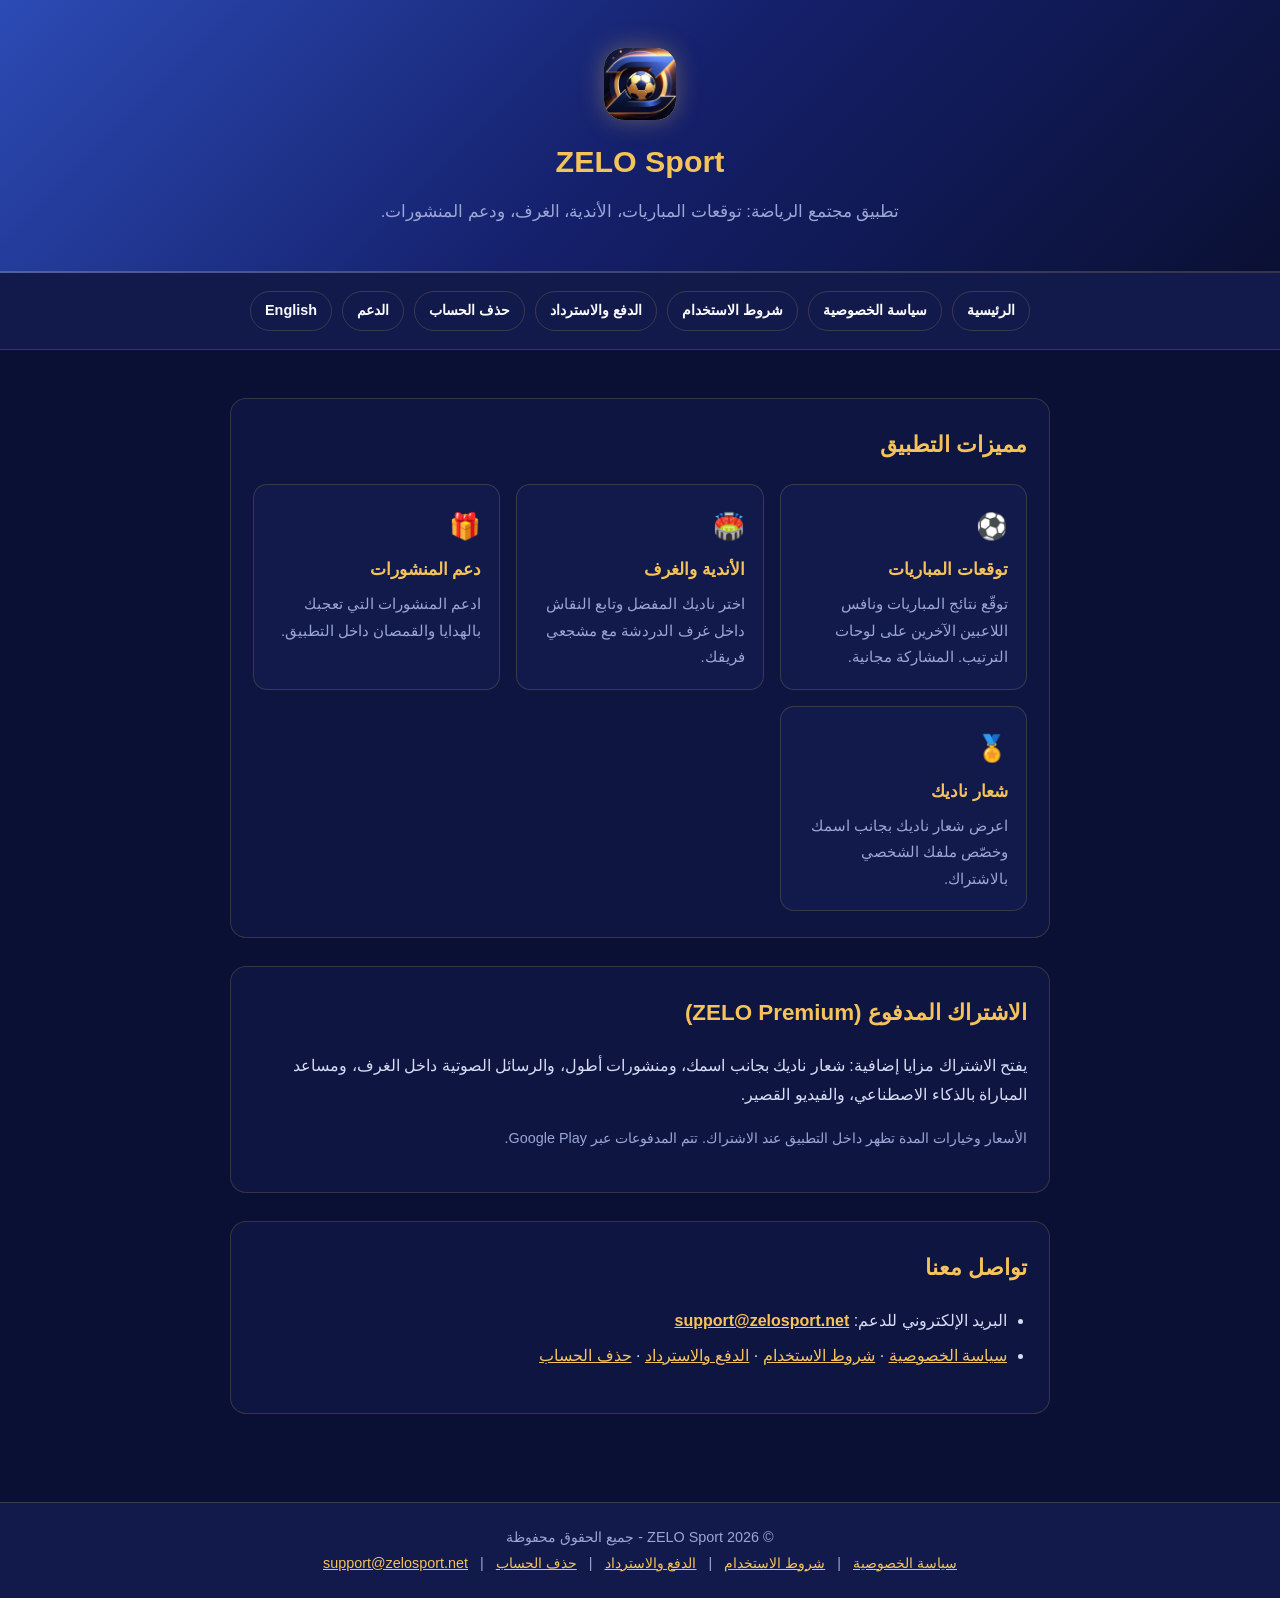
==== commit 55dc1eb7: "Add files via upload" ====
--- a/index.html
+++ b/index.html
@@ -7,10 +7,11 @@
 <title>ZELO Sport - الصفحة الرسمية</title>
 <meta name="description" content="تطبيق مجتمع الرياضة: توقعات المباريات، الأندية، الغرف، ودعم المنشورات.">
 <link rel="stylesheet" href="style.css">
+<style>.logo{position:relative;overflow:hidden}.logo img{position:absolute;inset:0;width:100%;height:100%;object-fit:cover}</style>
 </head>
 <body>
 <header>
-<div class="logo">Z</div>
+<div class="logo"><img src="king-logo.jpg" alt="ZELO Sport" onerror="this.remove()">Z</div>
 <h1>ZELO Sport</h1>
 <p>تطبيق مجتمع الرياضة: توقعات المباريات، الأندية، الغرف، ودعم المنشورات.</p>
 </header>
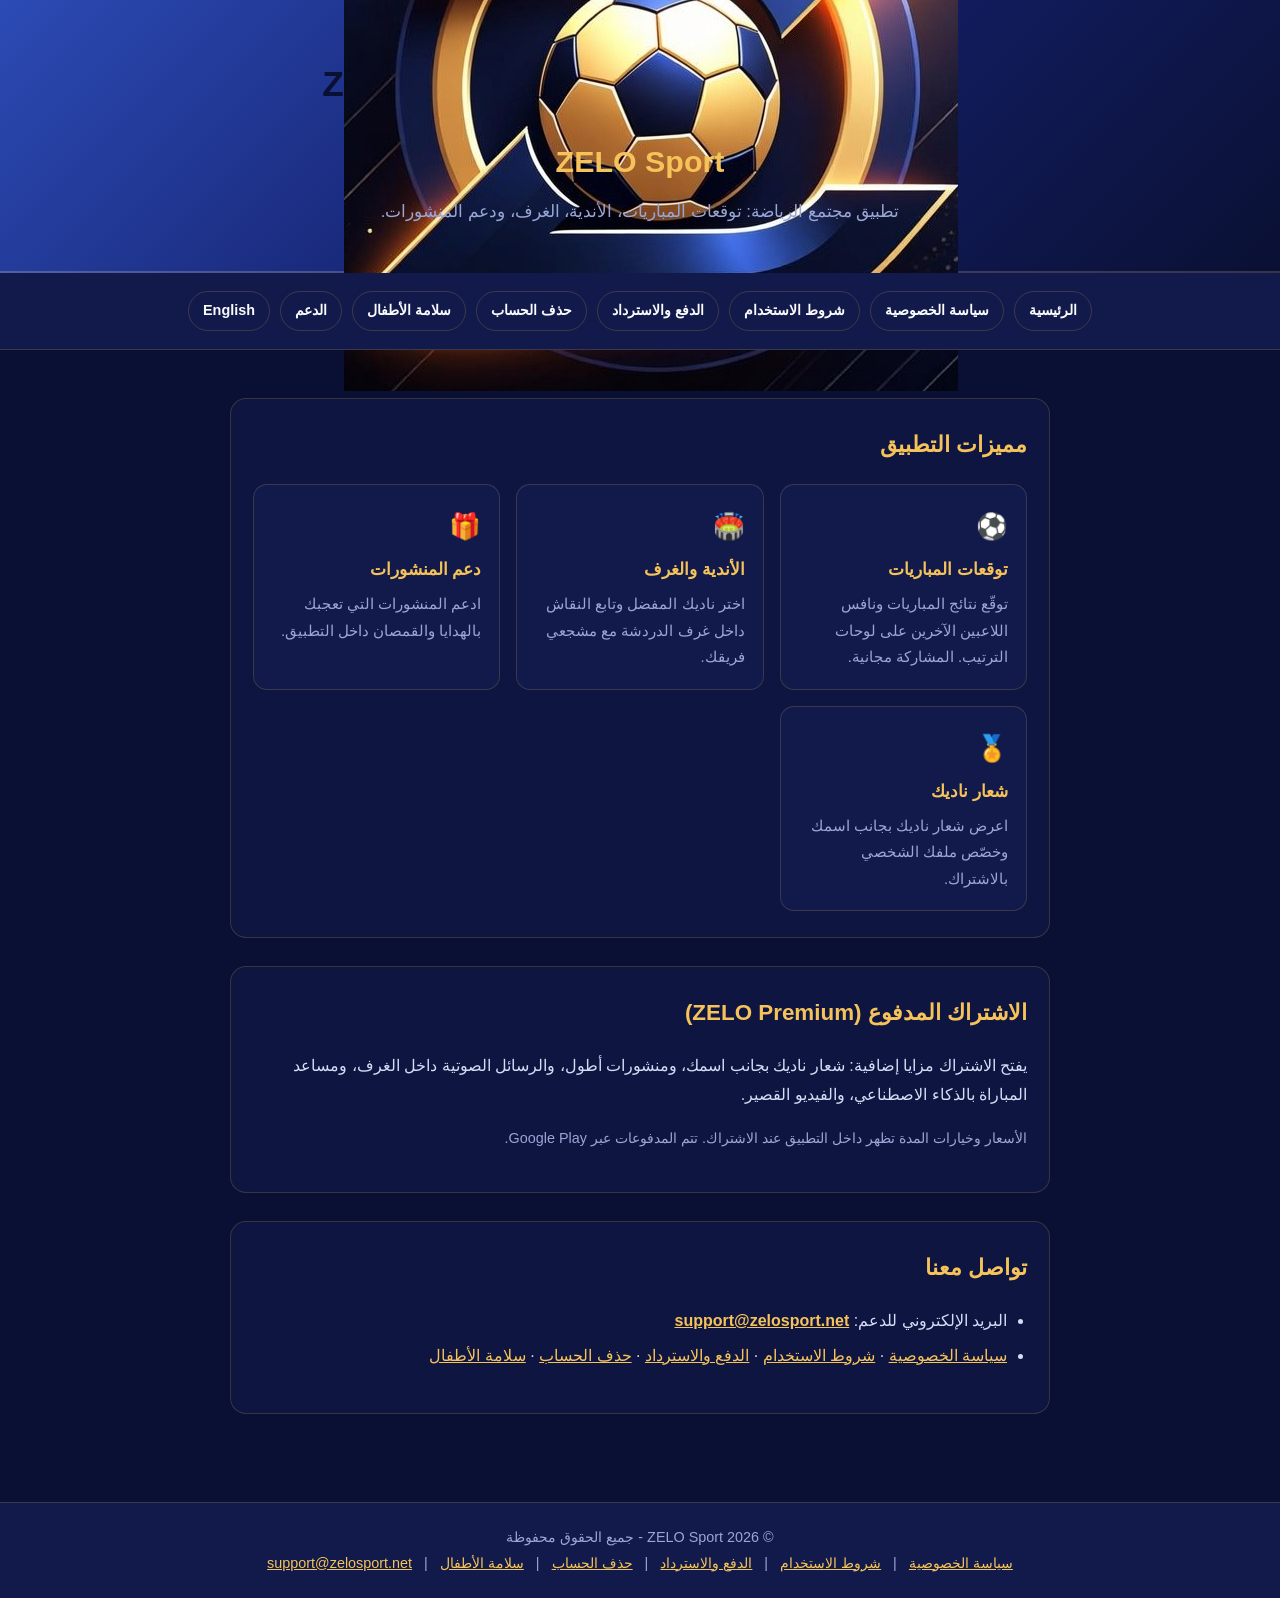
==== commit 58db369a: "Add files via upload" ====
--- a/index.html
+++ b/index.html
@@ -6,8 +6,18 @@
 <meta name="monetag" content="fd32c4043058c1253eafb8f09c22be37">
 <title>ZELO Sport - الصفحة الرسمية</title>
 <meta name="description" content="تطبيق مجتمع الرياضة: توقعات المباريات، الأندية، الغرف، ودعم المنشورات.">
+<meta name="theme-color" content="#0a1033">
+<link rel="canonical" href="https://zelosport.net/">
+<link rel="alternate" hreflang="ar" href="https://zelosport.net/">
+<link rel="alternate" hreflang="en" href="https://zelosport.net/index-en.html">
+<link rel="icon" href="favicon.svg" type="image/svg+xml">
+<meta property="og:type" content="website">
+<meta property="og:site_name" content="ZELO Sport">
+<meta property="og:title" content="ZELO Sport - الصفحة الرسمية">
+<meta property="og:description" content="تطبيق مجتمع الرياضة: توقعات المباريات، الأندية، الغرف، ودعم المنشورات.">
+<meta property="og:url" content="https://zelosport.net/">
+<meta property="og:image" content="https://zelosport.net/king-logo.jpg">
 <link rel="stylesheet" href="style.css">
-<style>.logo{position:relative;overflow:hidden}.logo img{position:absolute;inset:0;width:100%;height:100%;object-fit:cover}</style>
 </head>
 <body>
 <header>
@@ -16,15 +26,8 @@
 <p>تطبيق مجتمع الرياضة: توقعات المباريات، الأندية، الغرف، ودعم المنشورات.</p>
 </header>
 <nav class="toc">
-<a href="/">الرئيسية</a>
-<a href="privacy.html">سياسة الخصوصية</a>
-<a href="terms.html">شروط الاستخدام</a>
-<a href="refunds.html">الدفع والاسترداد</a>
-<a href="delete-account.html">حذف الحساب</a>
-<a href="mailto:support@zelosport.net">الدعم</a>
-<a href="index-en.html">English</a>
+<a href="index.html">الرئيسية</a><a href="privacy.html">سياسة الخصوصية</a><a href="terms.html">شروط الاستخدام</a><a href="refunds.html">الدفع والاسترداد</a><a href="delete-account.html">حذف الحساب</a><a href="child-safety.html">سلامة الأطفال</a><a href="mailto:support@zelosport.net">الدعم</a><a href="index-en.html" hreflang="en">English</a>
 </nav>
-
 <div class="container">
 
 <section id="features">
@@ -45,7 +48,7 @@
 <h2>تواصل معنا</h2>
 <ul>
 <li>البريد الإلكتروني للدعم: <a href="mailto:support@zelosport.net"><strong>support@zelosport.net</strong></a></li>
-<li><a href="privacy.html">سياسة الخصوصية</a> · <a href="terms.html">شروط الاستخدام</a> · <a href="refunds.html">الدفع والاسترداد</a> · <a href="delete-account.html">حذف الحساب</a></li>
+<li><a href="privacy.html">سياسة الخصوصية</a> · <a href="terms.html">شروط الاستخدام</a> · <a href="refunds.html">الدفع والاسترداد</a> · <a href="delete-account.html">حذف الحساب</a> · <a href="child-safety.html">سلامة الأطفال</a></li>
 </ul>
 </section>
 
@@ -56,6 +59,7 @@
 <a href="terms.html">شروط الاستخدام</a> |
 <a href="refunds.html">الدفع والاسترداد</a> |
 <a href="delete-account.html">حذف الحساب</a> |
+<a href="child-safety.html">سلامة الأطفال</a> |
 <a href="mailto:support@zelosport.net">support@zelosport.net</a>
 </footer>
 </body>
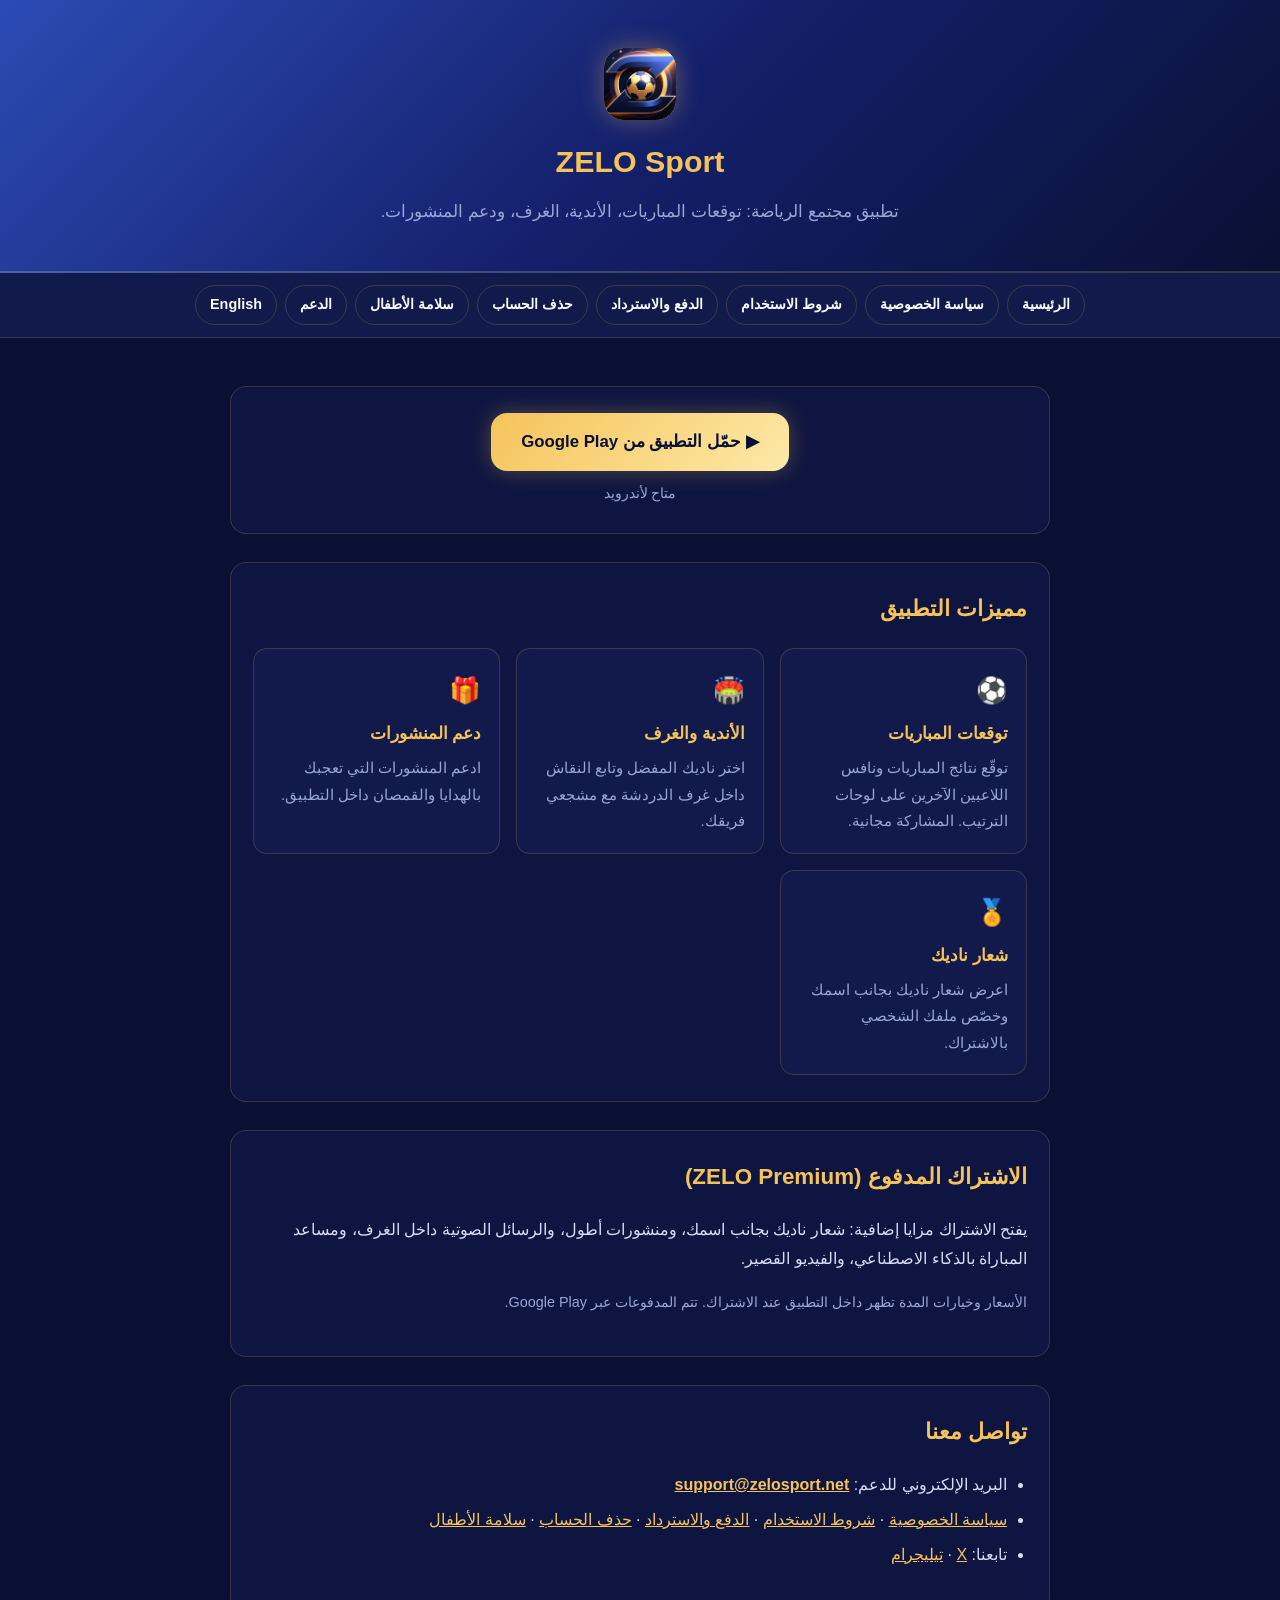
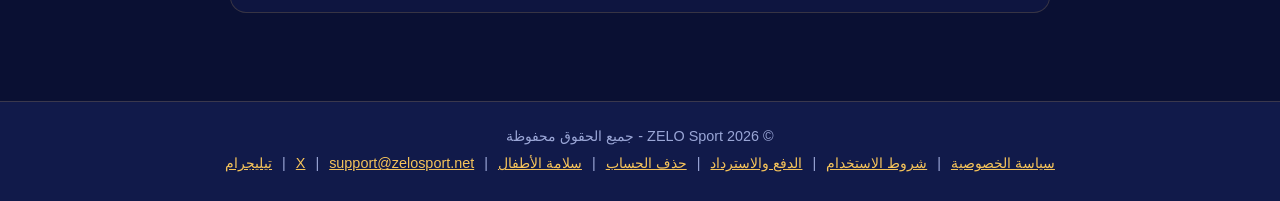
==== commit 75833835: "Add files via upload" ====
--- a/index.html
+++ b/index.html
@@ -29,6 +29,10 @@
 <a href="index.html">الرئيسية</a><a href="privacy.html">سياسة الخصوصية</a><a href="terms.html">شروط الاستخدام</a><a href="refunds.html">الدفع والاسترداد</a><a href="delete-account.html">حذف الحساب</a><a href="child-safety.html">سلامة الأطفال</a><a href="mailto:support@zelosport.net">الدعم</a><a href="index-en.html" hreflang="en">English</a>
 </nav>
 <div class="container">
+<section class="dl-box">
+<a class="dl" href="https://play.google.com/store/apps/details?id=com.zelosport.app" target="_blank" rel="noopener">&#9654; حمّل التطبيق من Google Play</a>
+<p class="muted">متاح لأندرويد</p>
+</section>
 
 <section id="features">
 <h2>مميزات التطبيق</h2>
@@ -49,6 +53,7 @@
 <ul>
 <li>البريد الإلكتروني للدعم: <a href="mailto:support@zelosport.net"><strong>support@zelosport.net</strong></a></li>
 <li><a href="privacy.html">سياسة الخصوصية</a> · <a href="terms.html">شروط الاستخدام</a> · <a href="refunds.html">الدفع والاسترداد</a> · <a href="delete-account.html">حذف الحساب</a> · <a href="child-safety.html">سلامة الأطفال</a></li>
+<li>تابعنا: <a href="https://x.com/Zelo_Sport" target="_blank" rel="noopener">X</a> · <a href="https://t.me/ZeloSport" target="_blank" rel="noopener">تيليجرام</a></li>
 </ul>
 </section>
 
@@ -60,7 +65,9 @@
 <a href="refunds.html">الدفع والاسترداد</a> |
 <a href="delete-account.html">حذف الحساب</a> |
 <a href="child-safety.html">سلامة الأطفال</a> |
-<a href="mailto:support@zelosport.net">support@zelosport.net</a>
+<a href="mailto:support@zelosport.net">support@zelosport.net</a> |
+<a href="https://x.com/Zelo_Sport" target="_blank" rel="noopener">X</a> |
+<a href="https://t.me/ZeloSport" target="_blank" rel="noopener">تيليجرام</a>
 </footer>
 </body>
 </html>
--- a/style.css
+++ b/style.css
@@ -14,7 +14,7 @@
         * { box-sizing: border-box; }
 
         body {
-            font-family: 'Segoe UI', Tahoma, Geneva, Verdana, sans-serif;
+            font-family: 'Noto Sans Arabic', 'Segoe UI', Tahoma, 'Helvetica Neue', Arial, sans-serif;
             background: var(--bg-dark);
             color: var(--text-main);
             margin: 0;
@@ -31,6 +31,7 @@
             border-bottom: 2px solid var(--glass-border);
         }
         .logo {
+            position: relative; overflow: hidden;
             width: 72px; height: 72px; margin: 0 auto 14px;
             border-radius: 20px;
             display: flex; align-items: center; justify-content: center;
@@ -135,3 +136,28 @@
         footer a { margin: 0 8px; }
     
 .back{display:inline-block;margin:18px 20px 0;font-weight:700;text-decoration:none}
+
+/* ===== إضافات ===== */
+.logo img{position:absolute;inset:0;width:100%;height:100%;object-fit:cover}
+html{scroll-behavior:smooth}
+a:focus-visible{outline:2px solid var(--accent-gold);outline-offset:3px;border-radius:6px}
+nav.toc{gap:8px;padding:12px 10px}
+nav.toc a{white-space:nowrap}
+@media (max-width:560px){
+  header{padding:34px 16px 26px}
+  h1{font-size:1.6rem}
+  nav.toc{flex-wrap:nowrap;justify-content:flex-start;overflow-x:auto;-webkit-overflow-scrolling:touch}
+  section{padding:20px 16px}
+}
+/* الإنجليزية: اتجاه من اليسار */
+html[dir="ltr"] body{text-align:left}
+html[dir="ltr"] ul,html[dir="ltr"] ol{padding-right:0;padding-left:22px}
+html[dir="ltr"] .notice{border-right:0;border-left:4px solid var(--accent-gold)}
+html[dir="rtl"] ol{padding-right:22px}
+footer a{display:inline-block;margin:2px 6px}
+
+/* زر التحميل */
+.dl-box{text-align:center}
+.dl{display:inline-block;padding:14px 30px;border-radius:16px;background:linear-gradient(135deg,var(--accent-gold),#fde9a8);color:var(--bg-dark);font-weight:900;font-size:1.05rem;text-decoration:none;box-shadow:0 0 22px rgba(245,195,90,.3)}
+.dl:hover{filter:brightness(1.08)}
+.dl-box p{margin:10px 0 0}
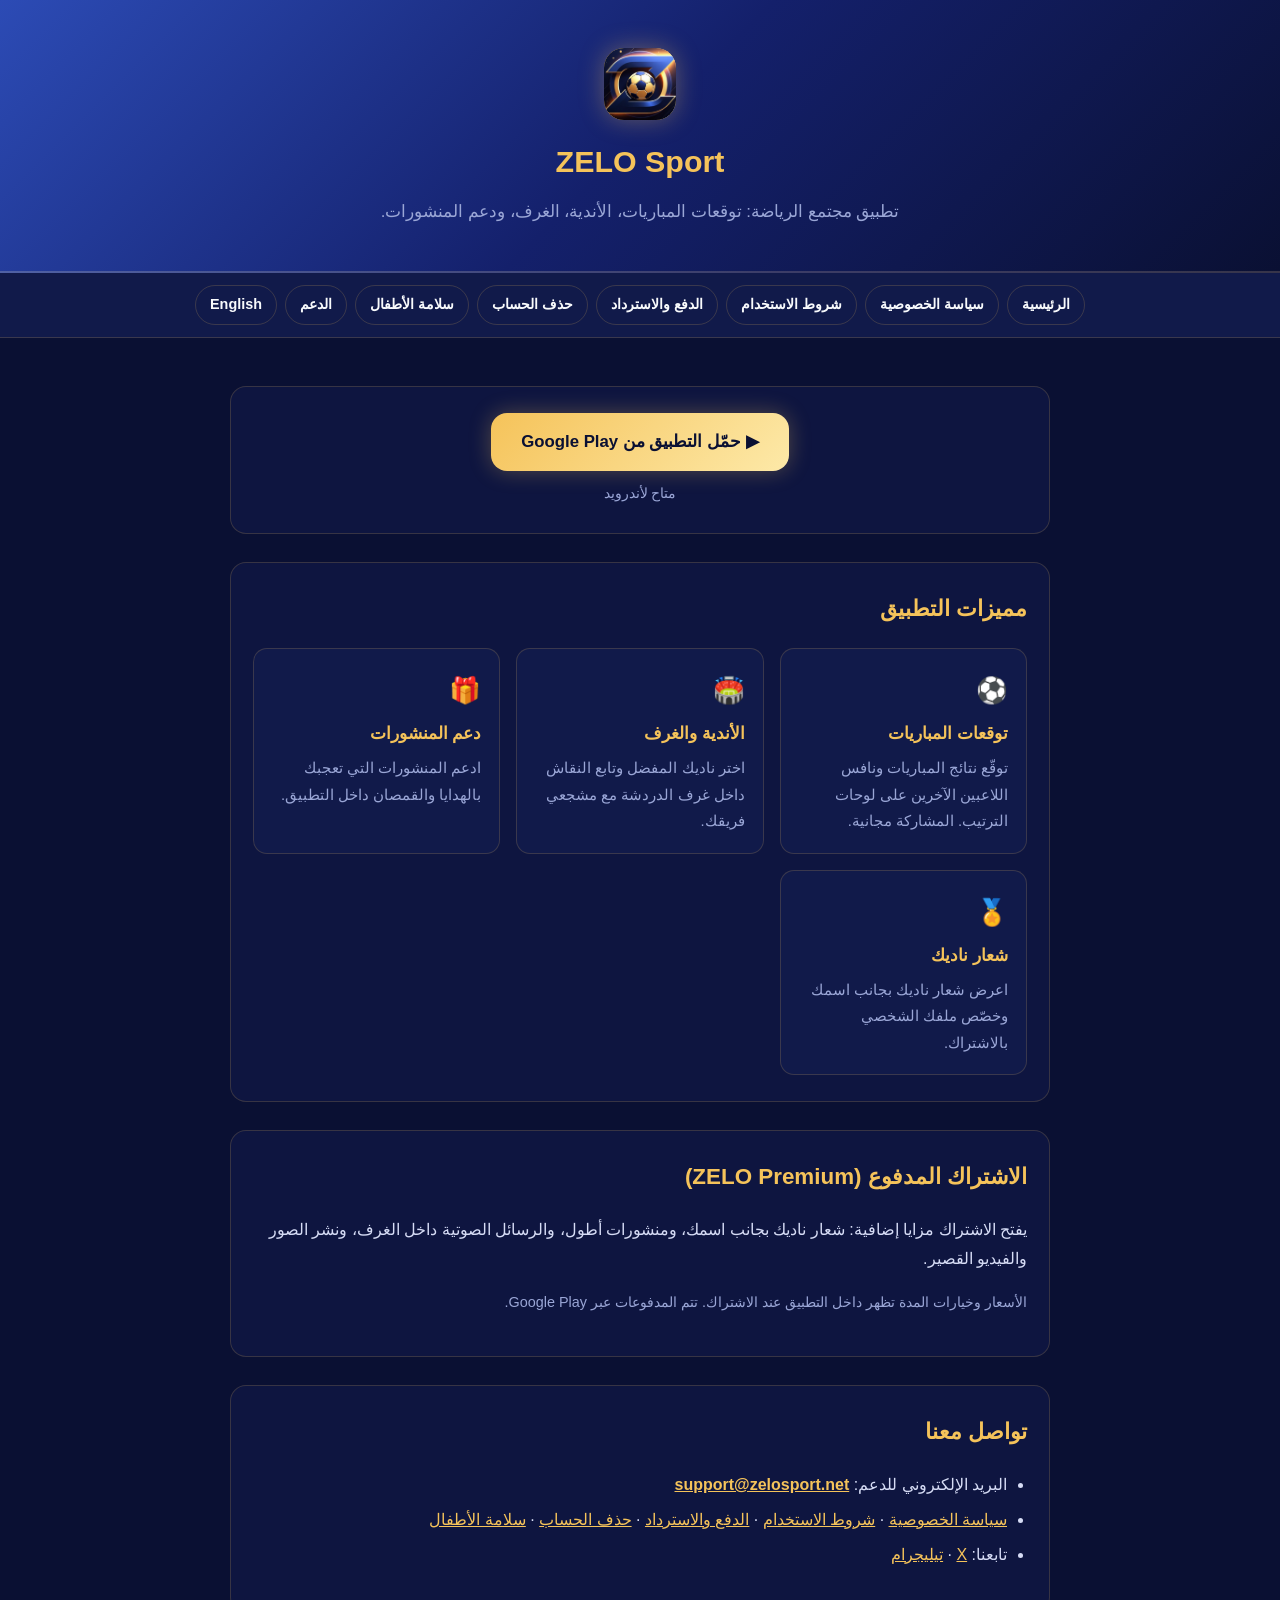
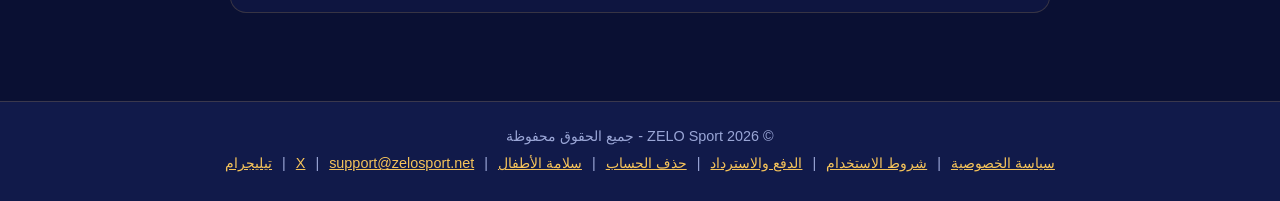
==== commit 44c49433: "Add files via upload" ====
--- a/index.html
+++ b/index.html
@@ -45,7 +45,7 @@
 </section>
 <section id="premium">
 <h2>الاشتراك المدفوع (ZELO Premium)</h2>
-<p>يفتح الاشتراك مزايا إضافية: شعار ناديك بجانب اسمك، ومنشورات أطول، والرسائل الصوتية داخل الغرف، ومساعد المباراة بالذكاء الاصطناعي، والفيديو القصير.</p>
+<p>يفتح الاشتراك مزايا إضافية: شعار ناديك بجانب اسمك، ومنشورات أطول، والرسائل الصوتية داخل الغرف، ونشر الصور والفيديو القصير.</p>
 <p class="muted">الأسعار وخيارات المدة تظهر داخل التطبيق عند الاشتراك. تتم المدفوعات عبر Google Play.</p>
 </section>
 <section id="contact">
